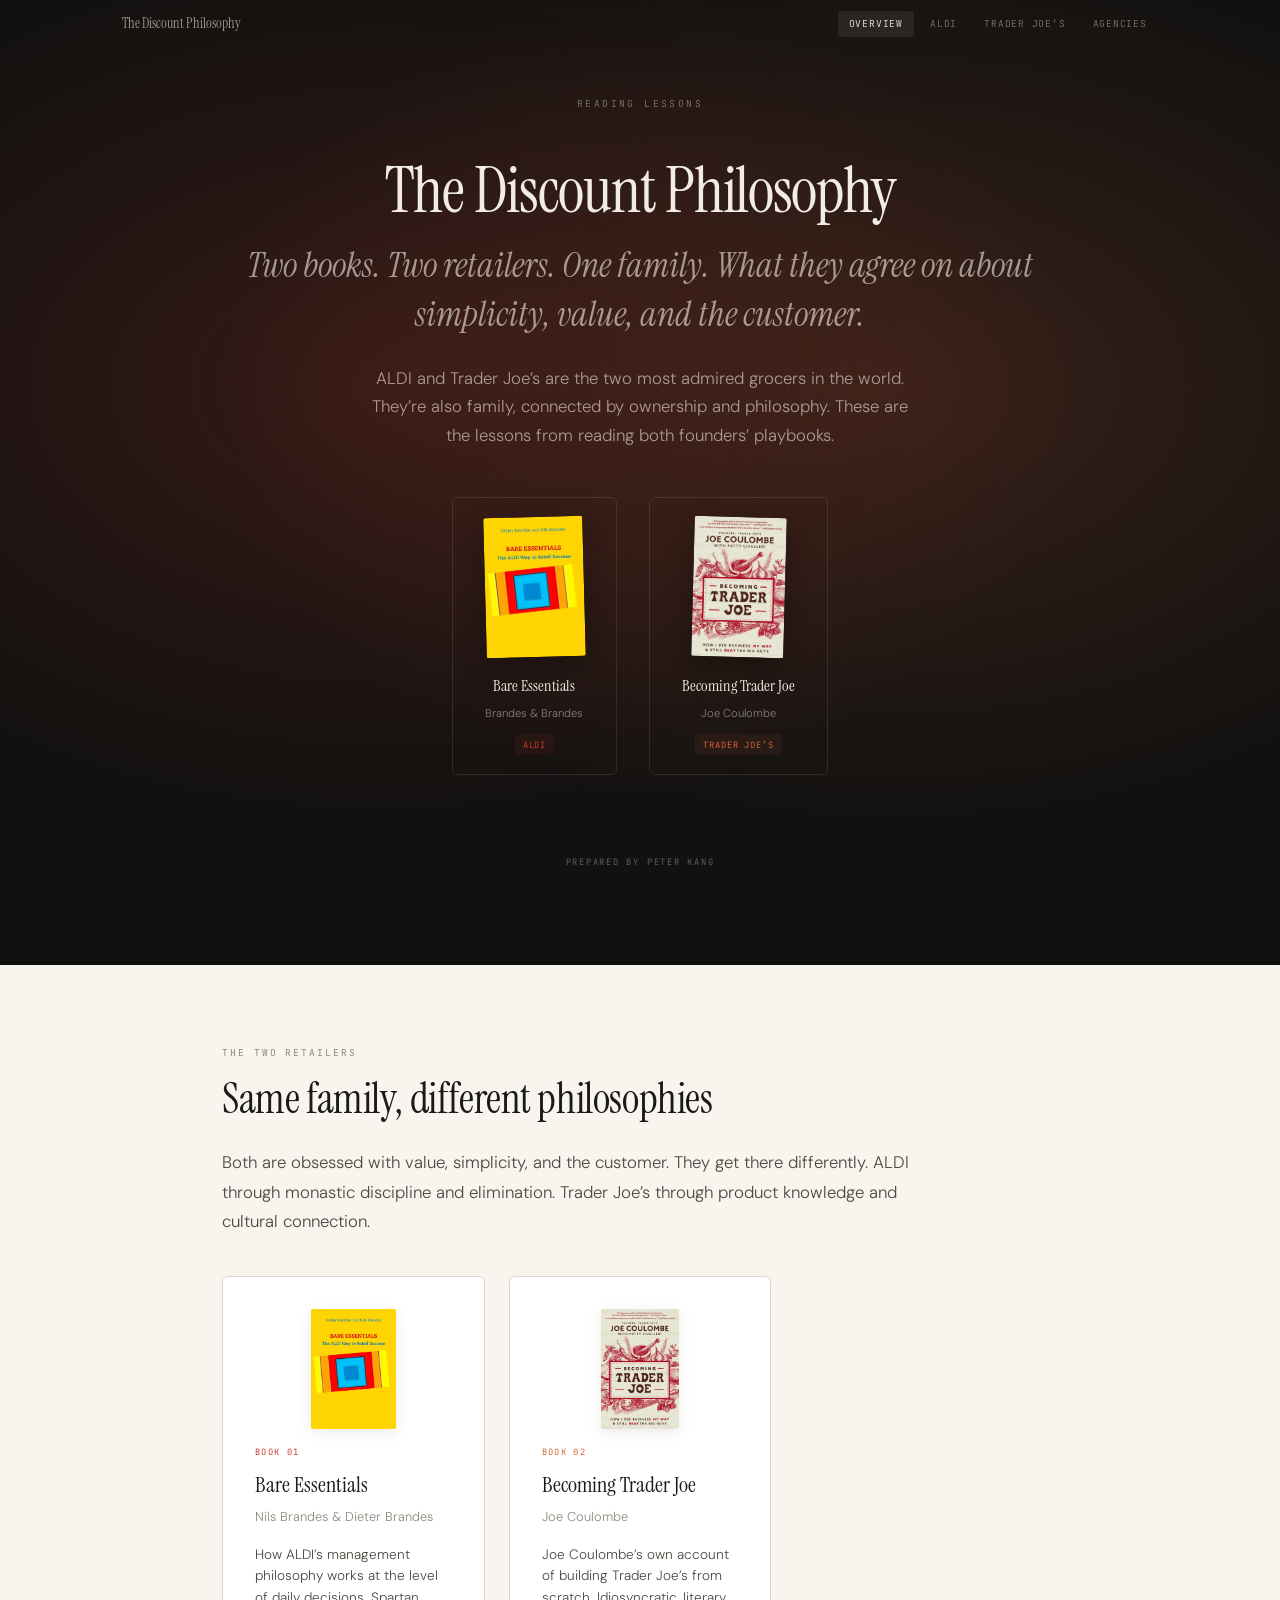
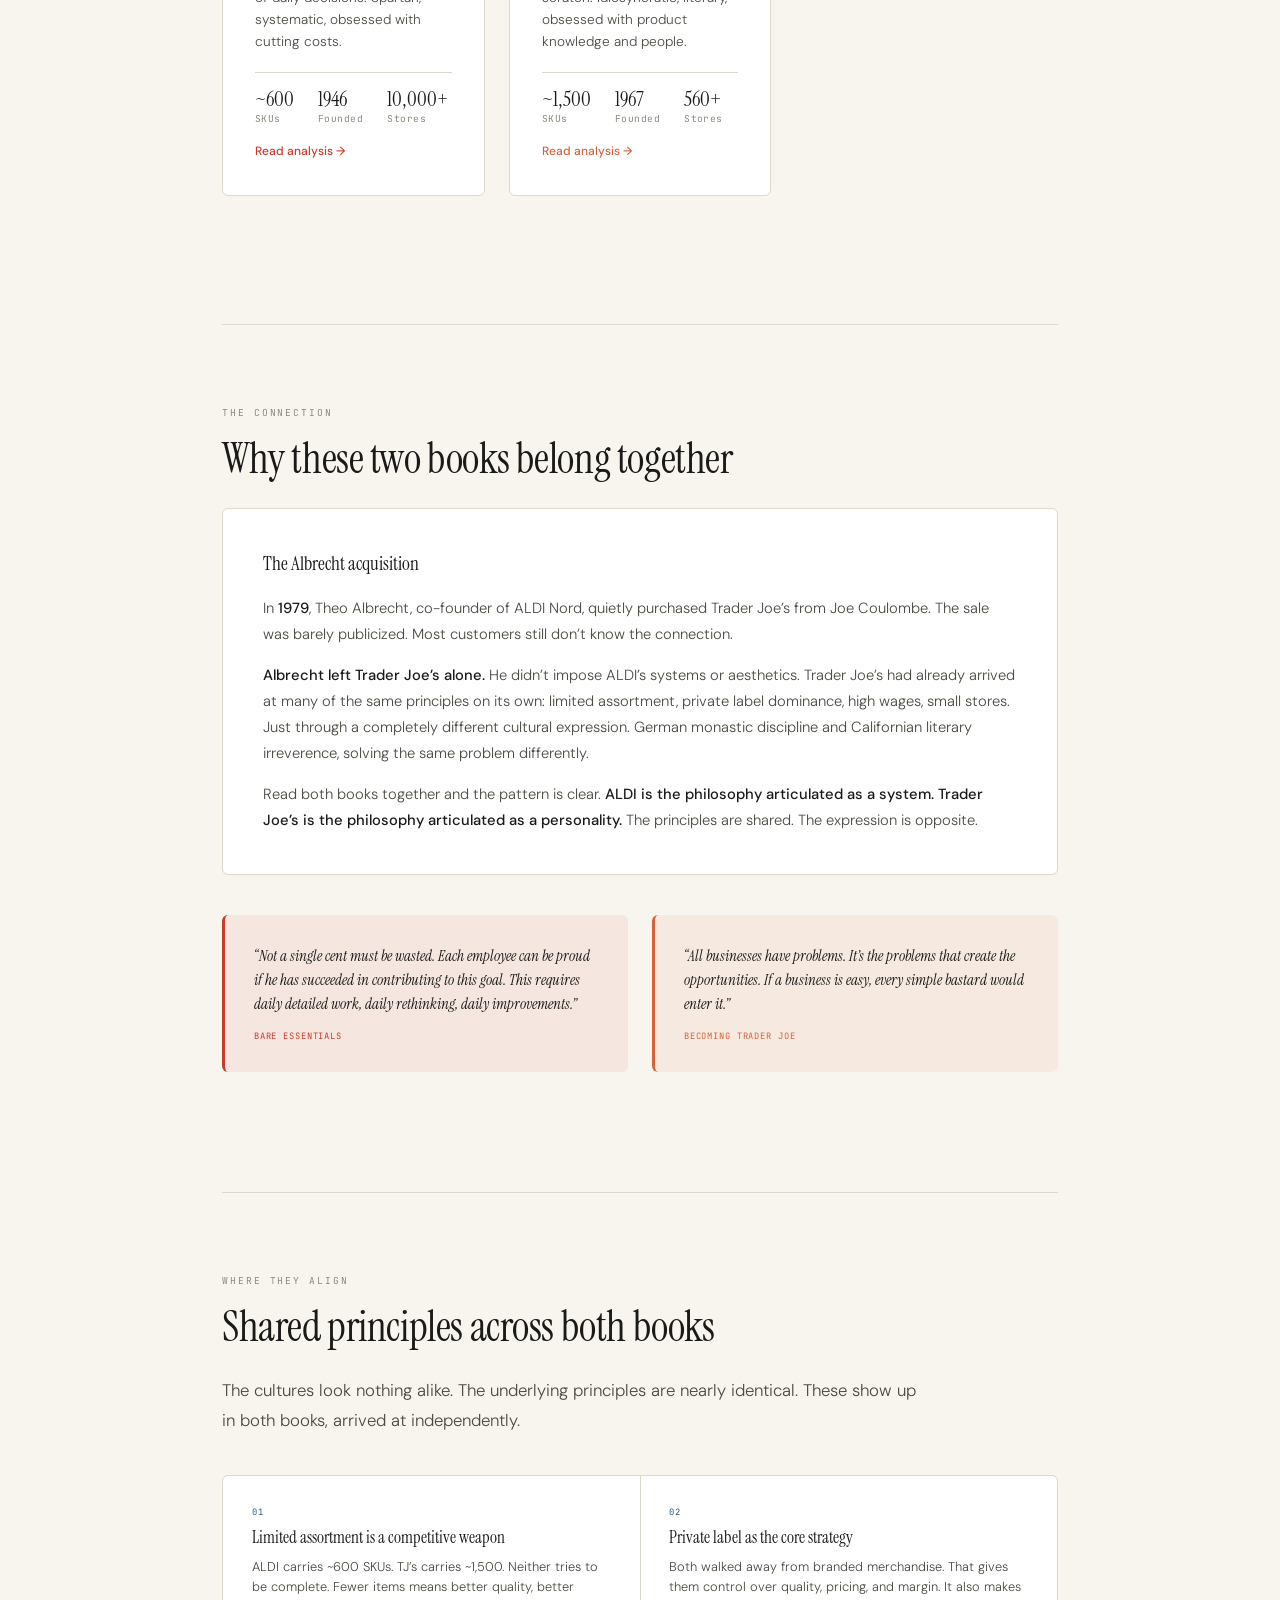
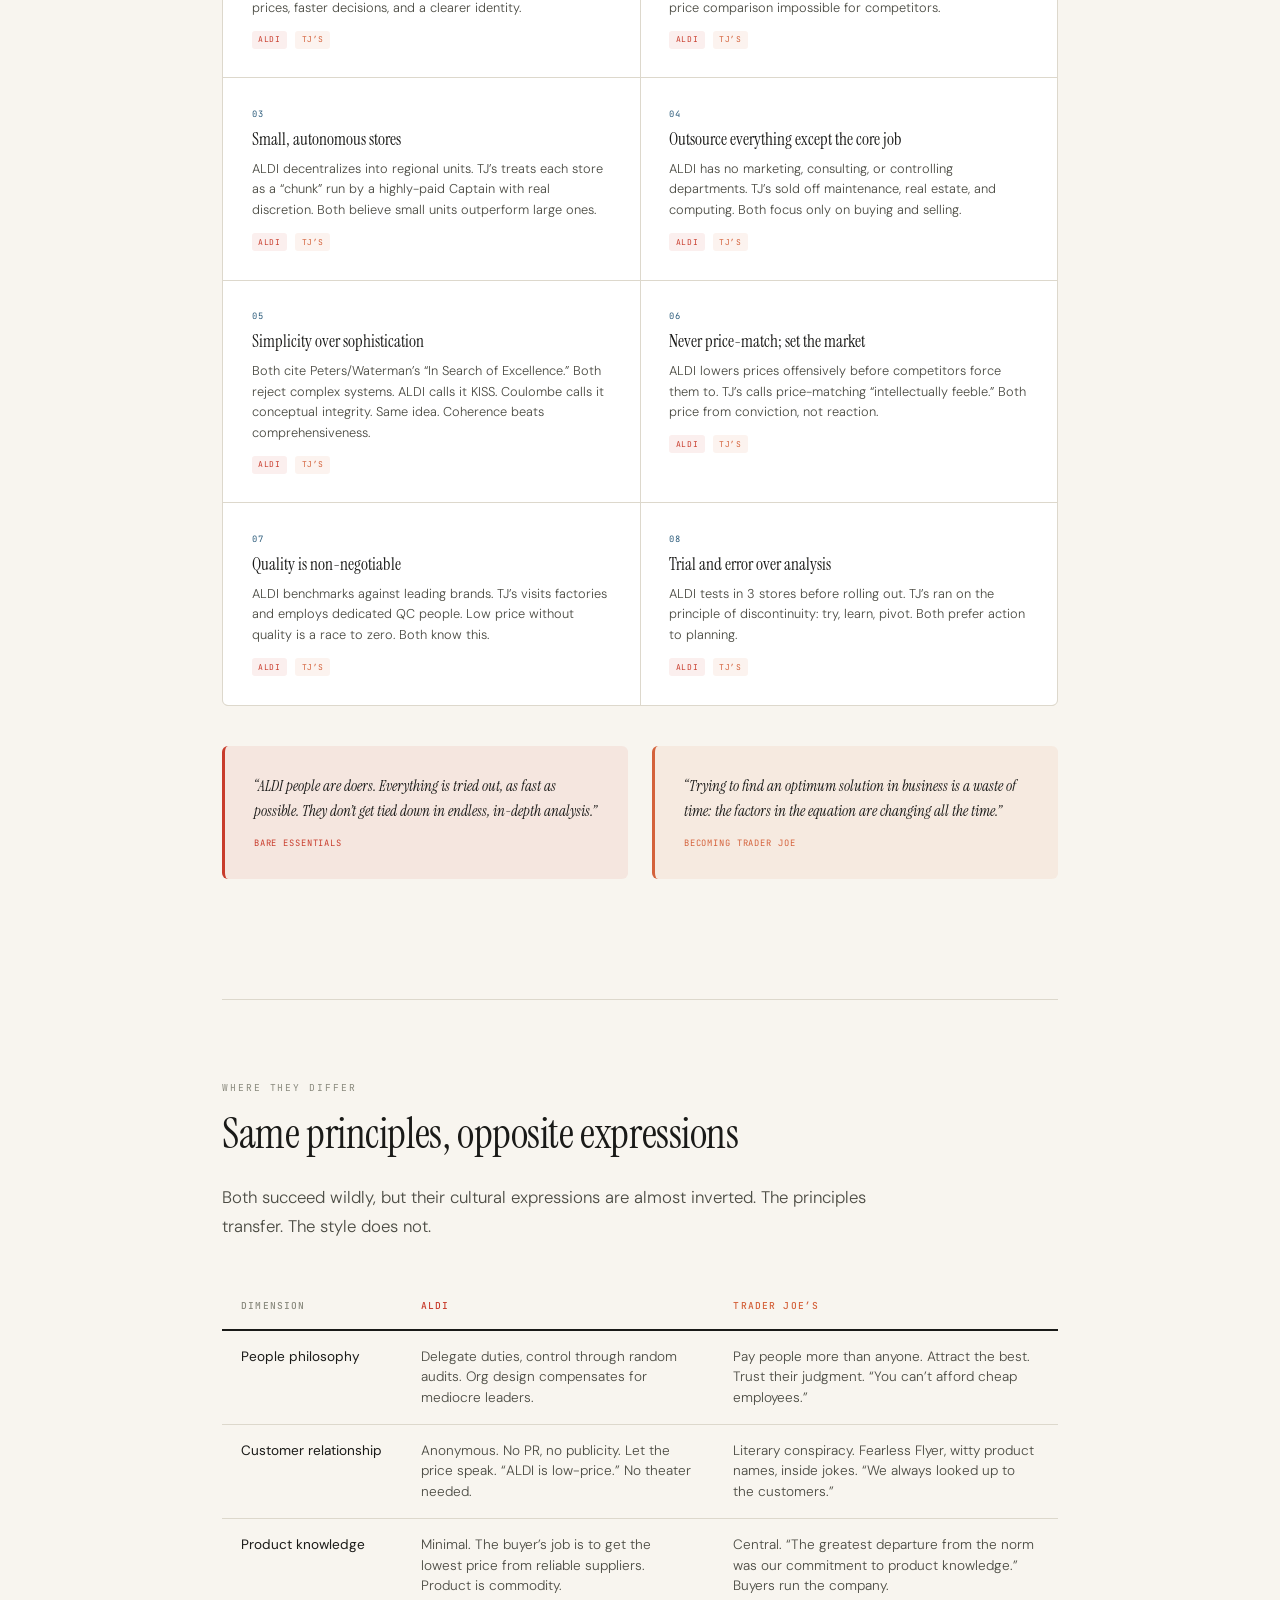
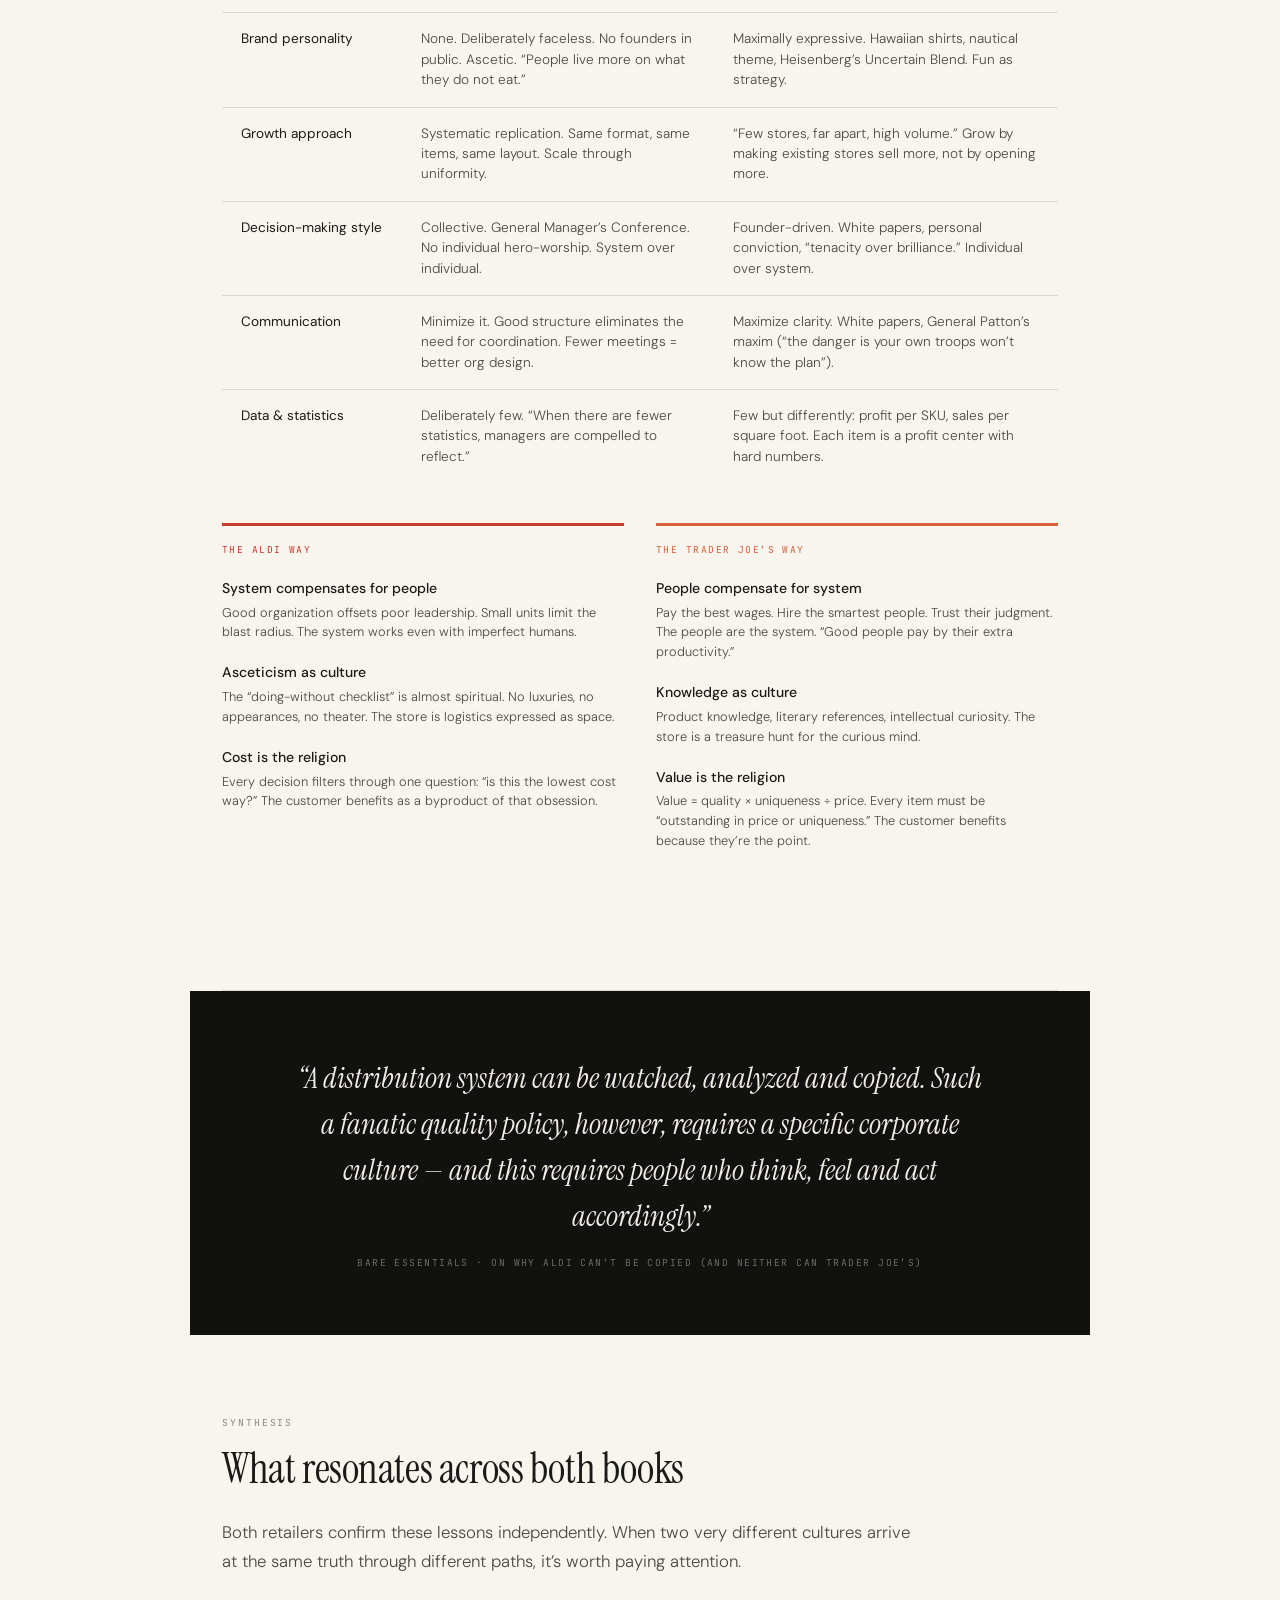
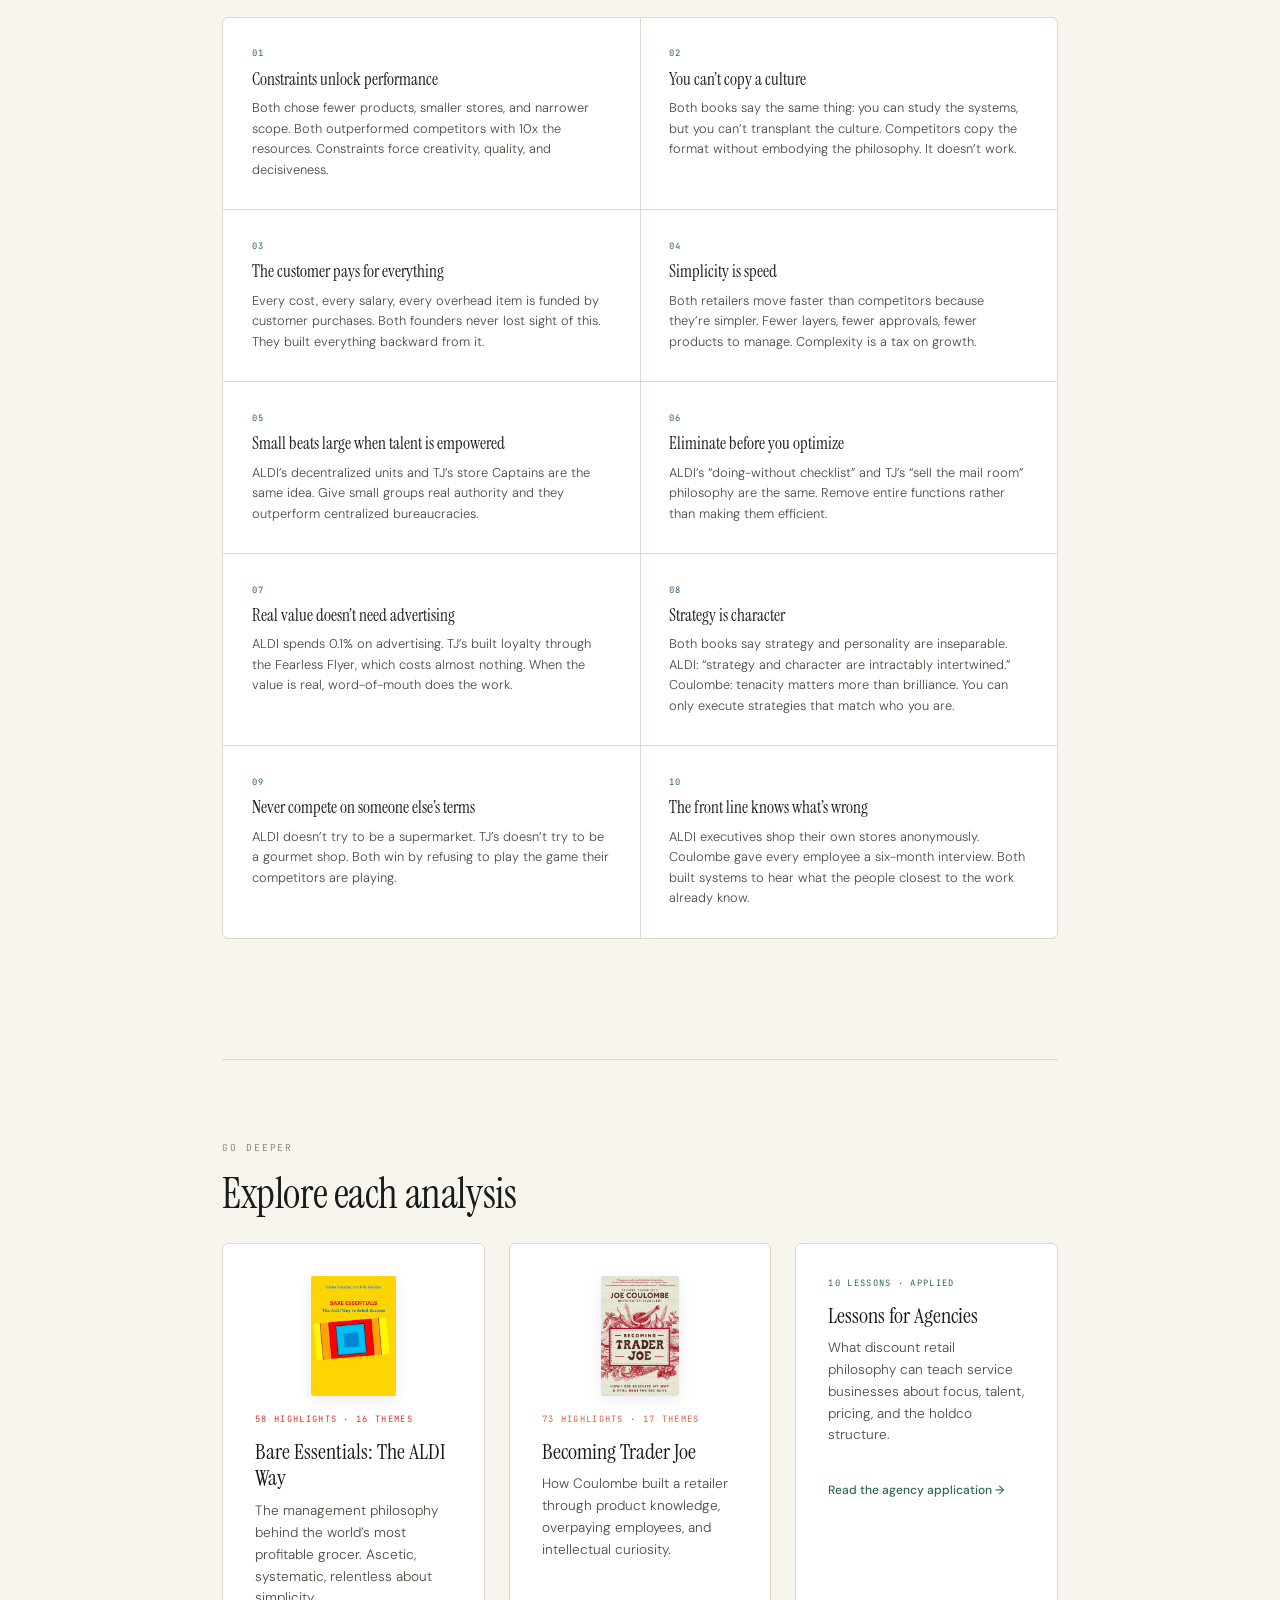
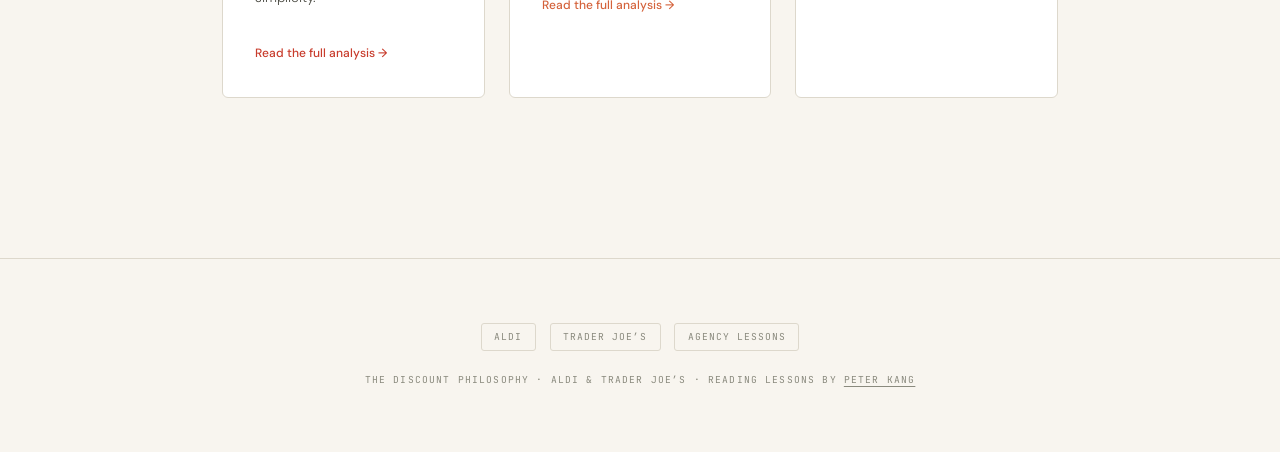
==== discount-retail/index.html @ 94e94de0 "Initial commit: Reading Lessons microsite The Discount Philosophy — ALDI & Trader Joe's book analysi" ====
<!DOCTYPE html>
<html lang="en">
<head>
<meta charset="UTF-8">
<meta name="viewport" content="width=device-width, initial-scale=1.0">
<title>The Discount Philosophy — ALDI & Trader Joe's</title>
<link rel="preconnect" href="https://fonts.googleapis.com">
<link rel="preconnect" href="https://fonts.gstatic.com" crossorigin>
<link href="https://fonts.googleapis.com/css2?family=Instrument+Serif:ital@0;1&family=DM+Sans:ital,opsz,wght@0,9..40,300;0,9..40,400;0,9..40,500;0,9..40,600;1,9..40,300;1,9..40,400&family=JetBrains+Mono:wght@400;500&display=swap" rel="stylesheet">
<link rel="stylesheet" href="styles.css">
<style>
  /* Page-specific styles — shared styles in styles.css */

  :root {
    --bg: #F8F5EF;
    --bg-dark: #111110;
    --bg-card: #FFFFFF;
    --bg-card-alt: #F2EDE4;
    --accent: #2A5A7A;
    --aldi-red: #C83C2C;
    --aldi-red-glow: rgba(200,60,44,0.08);
    --tj-orange: #D4623B;
    --tj-orange-glow: rgba(212,98,59,0.08);
    --shared-blue: #2A5A7A;
    --shared-blue-glow: rgba(42,90,122,0.08);
    --agency-green: #2D6A4F;
    --agency-green-glow: rgba(45,106,79,0.08);
  }

  body {
    background: var(--bg);
  }

  /* ── HERO (page-specific) ── */
  .hero::before {
    content: '';
    position: absolute;
    inset: 0;
    background:
      radial-gradient(ellipse at 30% 40%, rgba(200,60,44,0.2) 0%, transparent 55%),
      radial-gradient(ellipse at 70% 40%, rgba(212,98,59,0.2) 0%, transparent 55%);
  }

  .hero h1 {
    line-height: 1.0;
  }

  .hero h1 em {
    font-size: 0.55em;
    line-height: 1.4;
    margin-top: 0.5em;
    opacity: 0.6;
    font-weight: 400;
  }

  .hero-sub {
    max-width: 550px;
  }

  .hero-books {
    display: flex;
    gap: 2rem;
    position: relative;
    z-index: 1;
  }

  .hero-book {
    display: flex;
    flex-direction: column;
    align-items: center;
    gap: 0.4rem;
    text-decoration: none;
    color: inherit;
    padding: 1.2rem 2rem;
    border: 1px solid rgba(255,255,255,0.1);
    border-radius: 6px;
    transition: all 0.3s ease;
  }

  .hero-book:hover {
    border-color: rgba(255,255,255,0.25);
    background: rgba(255,255,255,0.03);
    transform: translateY(-2px);
  }

  .hero-book-cover {
    max-height: 140px;
    box-shadow: 0 6px 24px rgba(0,0,0,0.3);
    margin-bottom: 0.6rem;
  }

  .hero-book.aldi .hero-book-cover { transform: rotate(-1.5deg); }
  .hero-book.tj .hero-book-cover { transform: rotate(1.5deg); }
  .hero-book:hover .hero-book-cover { transform: rotate(0deg) scale(1.04); }

  .hero-book-title {
    font-family: var(--serif);
    font-size: 1rem;
    font-weight: 400;
  }

  .hero-book-author {
    font-size: 0.7rem;
    opacity: 0.5;
    font-weight: 300;
  }

  .hero-book-tag {
    font-family: var(--mono);
    font-size: 0.55rem;
    letter-spacing: 0.1em;
    text-transform: uppercase;
    margin-top: 0.3rem;
    padding: 0.2rem 0.5rem;
    border-radius: 3px;
  }

  .hero-book.aldi .hero-book-tag {
    color: var(--aldi-red);
    background: var(--aldi-red-glow);
  }

  .hero-book.tj .hero-book-tag {
    color: var(--tj-orange);
    background: var(--tj-orange-glow);
  }

  .hero-prepared {
    margin-top: 4rem;
  }


  /* ── CONNECTION STORY ── */
  .timeline-story {
    background: var(--bg-card);
    border: 1px solid var(--rule);
    border-radius: 6px;
    padding: 2.5rem;
    margin-bottom: 2.5rem;
  }

  .timeline-story-title {
    font-family: var(--serif);
    font-size: 1.2rem;
    margin-bottom: 1rem;
  }

  .timeline-story p {
    font-size: 0.92rem;
    color: var(--ink-light);
    line-height: 1.75;
    font-weight: 300;
    margin-bottom: 1rem;
  }

  .timeline-story p:last-child { margin-bottom: 0; }

  .timeline-story strong {
    font-weight: 500;
    color: var(--ink);
  }

  /* ── RETAILER CARDS ── */
  .retailer-cards {
    display: grid;
    grid-template-columns: 1fr 1fr;
    gap: 1.5rem;
    margin-bottom: 3rem;
  }

  .retailer-card {
    background: var(--bg-card);
    border: 1px solid var(--rule);
    border-radius: 6px;
    padding: 2rem;
    transition: all 0.3s ease;
    text-decoration: none;
    color: inherit;
    display: block;
  }

  .retailer-card:hover {
    transform: translateY(-3px);
    box-shadow: 0 8px 30px rgba(0,0,0,0.06);
  }

  .retailer-card-cover {
    max-height: 120px;
    box-shadow: 0 4px 16px rgba(0,0,0,0.08);
    border-radius: 2px;
    margin-bottom: 1rem;
    display: block;
    margin-left: auto;
    margin-right: auto;
  }

  .retailer-card-eyebrow {
    font-family: var(--mono);
    font-size: 0.55rem;
    letter-spacing: 0.15em;
    text-transform: uppercase;
    margin-bottom: 0.8rem;
  }

  .retailer-card.aldi .retailer-card-eyebrow { color: var(--aldi-red); }
  .retailer-card.tj .retailer-card-eyebrow { color: var(--tj-orange); }
  .retailer-card.agency .retailer-card-eyebrow { color: var(--agency-green); }

  .retailer-card-title {
    font-family: var(--serif);
    font-size: 1.4rem;
    margin-bottom: 0.5rem;
    line-height: 1.2;
  }

  .retailer-card-author {
    font-size: 0.8rem;
    color: var(--ink-faint);
    margin-bottom: 1rem;
    font-weight: 300;
  }

  .retailer-card-desc {
    font-size: 0.85rem;
    color: var(--ink-light);
    line-height: 1.6;
    font-weight: 300;
    margin-bottom: 1.2rem;
  }

  .retailer-card-stats {
    display: flex;
    gap: 1.5rem;
    padding-top: 1rem;
    border-top: 1px solid var(--rule);
  }

  .retailer-card-stat {
    display: flex;
    flex-direction: column;
    gap: 0.1rem;
  }

  .retailer-card-stat-num {
    font-family: var(--serif);
    font-size: 1.3rem;
    line-height: 1;
  }

  .retailer-card-stat-label {
    font-size: 0.6rem;
    color: var(--ink-faint);
    font-family: var(--mono);
    letter-spacing: 0.05em;
  }

  .retailer-card-cta {
    display: inline-flex;
    align-items: center;
    gap: 0.4rem;
    font-size: 0.75rem;
    font-weight: 500;
    margin-top: 1rem;
    transition: gap 0.2s;
  }

  .retailer-card.aldi .retailer-card-cta { color: var(--aldi-red); }
  .retailer-card.tj .retailer-card-cta { color: var(--tj-orange); }
  .retailer-card.agency .retailer-card-cta { color: var(--agency-green); }
  .retailer-card:hover .retailer-card-cta { gap: 0.7rem; }

  /* ── COMPARISON TABLE ── */
  .comparison-table {
    width: 100%;
    border-collapse: collapse;
    margin-bottom: 2.5rem;
    font-size: 0.85rem;
  }

  .comparison-table th {
    font-family: var(--mono);
    font-size: 0.6rem;
    letter-spacing: 0.12em;
    text-transform: uppercase;
    text-align: left;
    padding: 1rem 1.2rem;
    border-bottom: 2px solid var(--ink);
    font-weight: 500;
    color: var(--ink-faint);
  }

  .comparison-table th:nth-child(2) { color: var(--aldi-red); }
  .comparison-table th:nth-child(3) { color: var(--tj-orange); }

  .comparison-table td {
    padding: 1rem 1.2rem;
    border-bottom: 1px solid var(--rule);
    vertical-align: top;
    line-height: 1.5;
    font-weight: 300;
    color: var(--ink-light);
  }

  .comparison-table td:first-child {
    font-weight: 400;
    color: var(--ink);
    white-space: nowrap;
  }

  .comparison-table tr:last-child td { border-bottom: none; }

  /* ── SHARED PRINCIPLES ── */
  .shared-grid {
    display: grid;
    grid-template-columns: 1fr 1fr;
    gap: 1px;
    background: var(--rule);
    border: 1px solid var(--rule);
    border-radius: 6px;
    overflow: hidden;
    margin-bottom: 2.5rem;
  }

  .shared-card {
    background: var(--bg-card);
    padding: 1.8rem;
    transition: background 0.2s;
  }

  .shared-card:hover { background: var(--bg-card-alt); }

  .shared-card-num {
    font-family: var(--mono);
    font-size: 0.55rem;
    letter-spacing: 0.1em;
    color: var(--shared-blue);
    margin-bottom: 0.5rem;
  }

  .shared-card-title {
    font-family: var(--serif);
    font-size: 1.05rem;
    line-height: 1.3;
    margin-bottom: 0.5rem;
  }

  .shared-card-desc {
    font-size: 0.8rem;
    color: var(--ink-light);
    line-height: 1.6;
    font-weight: 300;
  }

  .shared-card-sources {
    display: flex;
    gap: 0.5rem;
    margin-top: 0.8rem;
  }

  .source-tag {
    font-family: var(--mono);
    font-size: 0.5rem;
    letter-spacing: 0.08em;
    text-transform: uppercase;
    padding: 0.15rem 0.4rem;
    border-radius: 3px;
  }

  .source-tag.aldi { color: var(--aldi-red); background: var(--aldi-red-glow); }
  .source-tag.tj { color: var(--tj-orange); background: var(--tj-orange-glow); }

  /* ── DIVERGENCE ── */
  .divergence-grid {
    display: grid;
    grid-template-columns: 1fr 1fr;
    gap: 2rem;
    margin-bottom: 2.5rem;
  }

  .divergence-col {
    padding-top: 1rem;
    border-top: 3px solid;
  }

  .divergence-col.aldi { border-color: var(--aldi-red); }
  .divergence-col.tj { border-color: var(--tj-orange); }

  .divergence-col-title {
    font-family: var(--mono);
    font-size: 0.6rem;
    letter-spacing: 0.15em;
    text-transform: uppercase;
    margin-bottom: 1.2rem;
  }

  .divergence-col.aldi .divergence-col-title { color: var(--aldi-red); }
  .divergence-col.tj .divergence-col-title { color: var(--tj-orange); }

  .divergence-item {
    margin-bottom: 1.2rem;
  }

  .divergence-item-title {
    font-size: 0.88rem;
    font-weight: 500;
    margin-bottom: 0.2rem;
  }

  .divergence-item-desc {
    font-size: 0.8rem;
    color: var(--ink-light);
    line-height: 1.55;
    font-weight: 300;
  }

  /* ── QUOTE BLOCK ── */
  .dual-quote {
    display: grid;
    grid-template-columns: 1fr 1fr;
    gap: 1.5rem;
    margin-bottom: 2.5rem;
  }

  .dual-quote-card {
    padding: 1.8rem;
    border-radius: 6px;
    position: relative;
  }

  .dual-quote-card.aldi {
    background: var(--aldi-red-glow);
    border-left: 3px solid var(--aldi-red);
  }

  .dual-quote-card.tj {
    background: var(--tj-orange-glow);
    border-left: 3px solid var(--tj-orange);
  }

  .dual-quote-text {
    font-family: var(--serif);
    font-style: italic;
    font-size: 0.92rem;
    line-height: 1.65;
    margin-bottom: 0.8rem;
  }

  .dual-quote-source {
    font-family: var(--mono);
    font-size: 0.55rem;
    letter-spacing: 0.1em;
    text-transform: uppercase;
  }

  .dual-quote-card.aldi .dual-quote-source { color: var(--aldi-red); }
  .dual-quote-card.tj .dual-quote-source { color: var(--tj-orange); }

  /* ── BIG QUOTE ── */
  .big-quote {
    background: var(--bg-dark);
    color: #F2EDE4;
    padding: 4rem 2rem;
    text-align: center;
    margin: 0 -2rem;
    border-radius: 0;
  }

  .big-quote-text {
    font-family: var(--serif);
    font-size: clamp(1.3rem, 2.5vw, 1.8rem);
    font-weight: 400;
    font-style: italic;
    line-height: 1.6;
    max-width: 700px;
    margin: 0 auto 1rem;
  }

  .big-quote-source {
    font-family: var(--mono);
    font-size: 0.6rem;
    letter-spacing: 0.15em;
    text-transform: uppercase;
    opacity: 0.4;
  }

  /* ── FOOTER (override) ── */
  .footer-nav a:hover {
    border-color: var(--shared-blue);
    color: var(--shared-blue);
  }

  /* ── RESPONSIVE ── */
  .retailer-cards:has(:nth-child(3)) {
    grid-template-columns: 1fr 1fr 1fr;
  }

  @media (max-width: 960px) {
    .retailer-cards:has(:nth-child(3)) { grid-template-columns: 1fr; }
  }

  @media (max-width: 768px) {
    .retailer-cards { grid-template-columns: 1fr; }
    .shared-grid { grid-template-columns: 1fr; }
    .divergence-grid { grid-template-columns: 1fr; }
    .dual-quote { grid-template-columns: 1fr; }
    .hero-books { flex-direction: column; gap: 1rem; }
    .comparison-table { font-size: 0.78rem; }
    .comparison-table td:first-child { white-space: normal; }
    .hero-book { padding: 1rem 1.5rem; }
    .timeline-story { padding: 1.8rem 1.5rem; }
    .shared-card { padding: 1.4rem; }
    .dual-quote-card { padding: 1.4rem; }
  }

  /* Table scroll wrapper */
  .table-scroll-wrap {
    overflow-x: auto;
    -webkit-overflow-scrolling: touch;
    margin-bottom: 2.5rem;
  }

  .table-scroll-wrap .comparison-table {
    margin-bottom: 0;
    min-width: 500px;
  }

</style>
</head>
<body>

<nav class="site-nav" id="siteNav">
  <div class="site-nav-inner">
    <a href="index.html" class="site-nav-brand">The Discount Philosophy</a>
    <div class="site-nav-links">
      <a href="index.html" class="active">Overview</a>
      <a href="bare-essentials-aldi.html">ALDI</a>
      <a href="becoming-trader-joe.html">Trader Joe&rsquo;s</a>
      <a href="agency-lessons.html">Agencies</a>
    </div>
  </div>
</nav>

<!-- HERO -->
<section class="hero">
  <div class="hero-eyebrow">Reading Lessons</div>
  <h1>The Discount Philosophy<em>Two books. Two retailers. One family. What they agree on about simplicity, value, and the customer.</em></h1>
  <p class="hero-sub">ALDI and Trader Joe&rsquo;s are the two most admired grocers in the world. They&rsquo;re also family, connected by ownership and philosophy. These are the lessons from reading both founders&rsquo; playbooks.</p>

  <div class="hero-books">
    <a href="bare-essentials-aldi.html" class="hero-book aldi">
      <img src="bare-essentials-aldi-way.jpg" alt="Bare Essentials cover" class="hero-book-cover">
      <div class="hero-book-title">Bare Essentials</div>
      <div class="hero-book-author">Brandes & Brandes</div>
      <div class="hero-book-tag">ALDI</div>
    </a>
    <a href="becoming-trader-joe.html" class="hero-book tj">
      <img src="becoming-trader-joe-cover.jpg" alt="Becoming Trader Joe cover" class="hero-book-cover">
      <div class="hero-book-title">Becoming Trader Joe</div>
      <div class="hero-book-author">Joe Coulombe</div>
      <div class="hero-book-tag">Trader Joe&rsquo;s</div>
    </a>
  </div>

  <div class="hero-prepared"><a href="https://peterkang.com" target="_blank">Prepared by Peter Kang</a></div>
</section>

<!-- CONTENT -->
<div class="content">

  <!-- ═══ THE TWO RETAILERS ═══ -->
  <section class="section" id="retailers">
    <div class="section-eyebrow fade-up">The Two Retailers</div>
    <h2 class="section-title fade-up">Same family, different philosophies</h2>
    <p class="section-lead fade-up">Both are obsessed with value, simplicity, and the customer. They get there differently. ALDI through monastic discipline and elimination. Trader Joe&rsquo;s through product knowledge and cultural connection.</p>

    <div class="retailer-cards fade-up">
      <a href="bare-essentials-aldi.html" class="retailer-card aldi">
        <img src="bare-essentials-aldi-way.jpg" alt="Bare Essentials cover" class="retailer-card-cover">
        <div class="retailer-card-eyebrow">Book 01</div>
        <div class="retailer-card-title">Bare Essentials</div>
        <div class="retailer-card-author">Nils Brandes & Dieter Brandes</div>
        <div class="retailer-card-desc">How ALDI&rsquo;s management philosophy works at the level of daily decisions. Spartan, systematic, obsessed with cutting costs.</div>
        <div class="retailer-card-stats">
          <div class="retailer-card-stat">
            <div class="retailer-card-stat-num">~600</div>
            <div class="retailer-card-stat-label">SKUs</div>
          </div>
          <div class="retailer-card-stat">
            <div class="retailer-card-stat-num">1946</div>
            <div class="retailer-card-stat-label">Founded</div>
          </div>
          <div class="retailer-card-stat">
            <div class="retailer-card-stat-num">10,000+</div>
            <div class="retailer-card-stat-label">Stores</div>
          </div>
        </div>
        <div class="retailer-card-cta">Read analysis &rarr;</div>
      </a>
      <a href="becoming-trader-joe.html" class="retailer-card tj">
        <img src="becoming-trader-joe-cover.jpg" alt="Becoming Trader Joe cover" class="retailer-card-cover">
        <div class="retailer-card-eyebrow">Book 02</div>
        <div class="retailer-card-title">Becoming Trader Joe</div>
        <div class="retailer-card-author">Joe Coulombe</div>
        <div class="retailer-card-desc">Joe Coulombe&rsquo;s own account of building Trader Joe&rsquo;s from scratch. Idiosyncratic, literary, obsessed with product knowledge and people.</div>
        <div class="retailer-card-stats">
          <div class="retailer-card-stat">
            <div class="retailer-card-stat-num">~1,500</div>
            <div class="retailer-card-stat-label">SKUs</div>
          </div>
          <div class="retailer-card-stat">
            <div class="retailer-card-stat-num">1967</div>
            <div class="retailer-card-stat-label">Founded</div>
          </div>
          <div class="retailer-card-stat">
            <div class="retailer-card-stat-num">560+</div>
            <div class="retailer-card-stat-label">Stores</div>
          </div>
        </div>
        <div class="retailer-card-cta">Read analysis &rarr;</div>
      </a>
    </div>
  </section>

  <!-- ═══ THE CONNECTION ═══ -->
  <section class="section" id="connection">
    <div class="section-eyebrow fade-up">The Connection</div>
    <h2 class="section-title fade-up">Why these two books belong together</h2>

    <div class="timeline-story fade-up">
      <div class="timeline-story-title">The Albrecht acquisition</div>
      <p>In <strong>1979</strong>, Theo Albrecht, co-founder of ALDI Nord, quietly purchased Trader Joe&rsquo;s from Joe Coulombe. The sale was barely publicized. Most customers still don&rsquo;t know the connection.</p>
      <p><strong>Albrecht left Trader Joe&rsquo;s alone.</strong> He didn&rsquo;t impose ALDI&rsquo;s systems or aesthetics. Trader Joe&rsquo;s had already arrived at many of the same principles on its own: limited assortment, private label dominance, high wages, small stores. Just through a completely different cultural expression. German monastic discipline and Californian literary irreverence, solving the same problem differently.</p>
      <p>Read both books together and the pattern is clear. <strong>ALDI is the philosophy articulated as a system. Trader Joe&rsquo;s is the philosophy articulated as a personality.</strong> The principles are shared. The expression is opposite.</p>
    </div>

    <div class="dual-quote fade-up">
      <div class="dual-quote-card aldi">
        <div class="dual-quote-text">&ldquo;Not a single cent must be wasted. Each employee can be proud if he has succeeded in contributing to this goal. This requires daily detailed work, daily rethinking, daily improvements.&rdquo;</div>
        <div class="dual-quote-source">Bare Essentials</div>
      </div>
      <div class="dual-quote-card tj">
        <div class="dual-quote-text">&ldquo;All businesses have problems. It&rsquo;s the problems that create the opportunities. If a business is easy, every simple bastard would enter it.&rdquo;</div>
        <div class="dual-quote-source">Becoming Trader Joe</div>
      </div>
    </div>
  </section>

  <!-- ═══ WHERE THEY ALIGN ═══ -->
  <section class="section" id="alignment">
    <div class="section-eyebrow fade-up">Where They Align</div>
    <h2 class="section-title fade-up">Shared principles across both books</h2>
    <p class="section-lead fade-up">The cultures look nothing alike. The underlying principles are nearly identical. These show up in both books, arrived at independently.</p>

    <div class="shared-grid fade-up">
      <div class="shared-card">
        <div class="shared-card-num">01</div>
        <div class="shared-card-title">Limited assortment is a competitive weapon</div>
        <div class="shared-card-desc">ALDI carries ~600 SKUs. TJ&rsquo;s carries ~1,500. Neither tries to be complete. Fewer items means better quality, better prices, faster decisions, and a clearer identity.</div>
        <div class="shared-card-sources"><span class="source-tag aldi">ALDI</span><span class="source-tag tj">TJ&rsquo;s</span></div>
      </div>
      <div class="shared-card">
        <div class="shared-card-num">02</div>
        <div class="shared-card-title">Private label as the core strategy</div>
        <div class="shared-card-desc">Both walked away from branded merchandise. That gives them control over quality, pricing, and margin. It also makes price comparison impossible for competitors.</div>
        <div class="shared-card-sources"><span class="source-tag aldi">ALDI</span><span class="source-tag tj">TJ&rsquo;s</span></div>
      </div>
      <div class="shared-card">
        <div class="shared-card-num">03</div>
        <div class="shared-card-title">Small, autonomous stores</div>
        <div class="shared-card-desc">ALDI decentralizes into regional units. TJ&rsquo;s treats each store as a &ldquo;chunk&rdquo; run by a highly-paid Captain with real discretion. Both believe small units outperform large ones.</div>
        <div class="shared-card-sources"><span class="source-tag aldi">ALDI</span><span class="source-tag tj">TJ&rsquo;s</span></div>
      </div>
      <div class="shared-card">
        <div class="shared-card-num">04</div>
        <div class="shared-card-title">Outsource everything except the core job</div>
        <div class="shared-card-desc">ALDI has no marketing, consulting, or controlling departments. TJ&rsquo;s sold off maintenance, real estate, and computing. Both focus only on buying and selling.</div>
        <div class="shared-card-sources"><span class="source-tag aldi">ALDI</span><span class="source-tag tj">TJ&rsquo;s</span></div>
      </div>
      <div class="shared-card">
        <div class="shared-card-num">05</div>
        <div class="shared-card-title">Simplicity over sophistication</div>
        <div class="shared-card-desc">Both cite Peters/Waterman&rsquo;s &ldquo;In Search of Excellence.&rdquo; Both reject complex systems. ALDI calls it KISS. Coulombe calls it conceptual integrity. Same idea. Coherence beats comprehensiveness.</div>
        <div class="shared-card-sources"><span class="source-tag aldi">ALDI</span><span class="source-tag tj">TJ&rsquo;s</span></div>
      </div>
      <div class="shared-card">
        <div class="shared-card-num">06</div>
        <div class="shared-card-title">Never price-match; set the market</div>
        <div class="shared-card-desc">ALDI lowers prices offensively before competitors force them to. TJ&rsquo;s calls price-matching &ldquo;intellectually feeble.&rdquo; Both price from conviction, not reaction.</div>
        <div class="shared-card-sources"><span class="source-tag aldi">ALDI</span><span class="source-tag tj">TJ&rsquo;s</span></div>
      </div>
      <div class="shared-card">
        <div class="shared-card-num">07</div>
        <div class="shared-card-title">Quality is non-negotiable</div>
        <div class="shared-card-desc">ALDI benchmarks against leading brands. TJ&rsquo;s visits factories and employs dedicated QC people. Low price without quality is a race to zero. Both know this.</div>
        <div class="shared-card-sources"><span class="source-tag aldi">ALDI</span><span class="source-tag tj">TJ&rsquo;s</span></div>
      </div>
      <div class="shared-card">
        <div class="shared-card-num">08</div>
        <div class="shared-card-title">Trial and error over analysis</div>
        <div class="shared-card-desc">ALDI tests in 3 stores before rolling out. TJ&rsquo;s ran on the principle of discontinuity: try, learn, pivot. Both prefer action to planning.</div>
        <div class="shared-card-sources"><span class="source-tag aldi">ALDI</span><span class="source-tag tj">TJ&rsquo;s</span></div>
      </div>
    </div>

    <div class="dual-quote fade-up">
      <div class="dual-quote-card aldi">
        <div class="dual-quote-text">&ldquo;ALDI people are doers. Everything is tried out, as fast as possible. They don&rsquo;t get tied down in endless, in-depth analysis.&rdquo;</div>
        <div class="dual-quote-source">Bare Essentials</div>
      </div>
      <div class="dual-quote-card tj">
        <div class="dual-quote-text">&ldquo;Trying to find an optimum solution in business is a waste of time: the factors in the equation are changing all the time.&rdquo;</div>
        <div class="dual-quote-source">Becoming Trader Joe</div>
      </div>
    </div>
  </section>

  <!-- ═══ WHERE THEY DIFFER ═══ -->
  <section class="section" id="differences">
    <div class="section-eyebrow fade-up">Where They Differ</div>
    <h2 class="section-title fade-up">Same principles, opposite expressions</h2>
    <p class="section-lead fade-up">Both succeed wildly, but their cultural expressions are almost inverted. The principles transfer. The style does not.</p>

    <div class="table-scroll-wrap">
    <table class="comparison-table fade-up">
      <thead>
        <tr>
          <th>Dimension</th>
          <th>ALDI</th>
          <th>Trader Joe&rsquo;s</th>
        </tr>
      </thead>
      <tbody>
        <tr>
          <td>People philosophy</td>
          <td>Delegate duties, control through random audits. Org design compensates for mediocre leaders.</td>
          <td>Pay people more than anyone. Attract the best. Trust their judgment. &ldquo;You can&rsquo;t afford cheap employees.&rdquo;</td>
        </tr>
        <tr>
          <td>Customer relationship</td>
          <td>Anonymous. No PR, no publicity. Let the price speak. &ldquo;ALDI is low-price.&rdquo; No theater needed.</td>
          <td>Literary conspiracy. Fearless Flyer, witty product names, inside jokes. &ldquo;We always looked up to the customers.&rdquo;</td>
        </tr>
        <tr>
          <td>Product knowledge</td>
          <td>Minimal. The buyer&rsquo;s job is to get the lowest price from reliable suppliers. Product is commodity.</td>
          <td>Central. &ldquo;The greatest departure from the norm was our commitment to product knowledge.&rdquo; Buyers run the company.</td>
        </tr>
        <tr>
          <td>Brand personality</td>
          <td>None. Deliberately faceless. No founders in public. Ascetic. &ldquo;People live more on what they do not eat.&rdquo;</td>
          <td>Maximally expressive. Hawaiian shirts, nautical theme, Heisenberg&rsquo;s Uncertain Blend. Fun as strategy.</td>
        </tr>
        <tr>
          <td>Growth approach</td>
          <td>Systematic replication. Same format, same items, same layout. Scale through uniformity.</td>
          <td>&ldquo;Few stores, far apart, high volume.&rdquo; Grow by making existing stores sell more, not by opening more.</td>
        </tr>
        <tr>
          <td>Decision-making style</td>
          <td>Collective. General Manager&rsquo;s Conference. No individual hero-worship. System over individual.</td>
          <td>Founder-driven. White papers, personal conviction, &ldquo;tenacity over brilliance.&rdquo; Individual over system.</td>
        </tr>
        <tr>
          <td>Communication</td>
          <td>Minimize it. Good structure eliminates the need for coordination. Fewer meetings = better org design.</td>
          <td>Maximize clarity. White papers, General Patton&rsquo;s maxim (&ldquo;the danger is your own troops won&rsquo;t know the plan&rdquo;).</td>
        </tr>
        <tr>
          <td>Data & statistics</td>
          <td>Deliberately few. &ldquo;When there are fewer statistics, managers are compelled to reflect.&rdquo;</td>
          <td>Few but differently: profit per SKU, sales per square foot. Each item is a profit center with hard numbers.</td>
        </tr>
      </tbody>
    </table>
    </div>

    <div class="divergence-grid fade-up">
      <div class="divergence-col aldi">
        <div class="divergence-col-title">The ALDI Way</div>
        <div class="divergence-item">
          <div class="divergence-item-title">System compensates for people</div>
          <div class="divergence-item-desc">Good organization offsets poor leadership. Small units limit the blast radius. The system works even with imperfect humans.</div>
        </div>
        <div class="divergence-item">
          <div class="divergence-item-title">Asceticism as culture</div>
          <div class="divergence-item-desc">The &ldquo;doing-without checklist&rdquo; is almost spiritual. No luxuries, no appearances, no theater. The store is logistics expressed as space.</div>
        </div>
        <div class="divergence-item">
          <div class="divergence-item-title">Cost is the religion</div>
          <div class="divergence-item-desc">Every decision filters through one question: &ldquo;is this the lowest cost way?&rdquo; The customer benefits as a byproduct of that obsession.</div>
        </div>
      </div>
      <div class="divergence-col tj">
        <div class="divergence-col-title">The Trader Joe&rsquo;s Way</div>
        <div class="divergence-item">
          <div class="divergence-item-title">People compensate for system</div>
          <div class="divergence-item-desc">Pay the best wages. Hire the smartest people. Trust their judgment. The people are the system. &ldquo;Good people pay by their extra productivity.&rdquo;</div>
        </div>
        <div class="divergence-item">
          <div class="divergence-item-title">Knowledge as culture</div>
          <div class="divergence-item-desc">Product knowledge, literary references, intellectual curiosity. The store is a treasure hunt for the curious mind.</div>
        </div>
        <div class="divergence-item">
          <div class="divergence-item-title">Value is the religion</div>
          <div class="divergence-item-desc">Value = quality &times; uniqueness &divide; price. Every item must be &ldquo;outstanding in price or uniqueness.&rdquo; The customer benefits because they&rsquo;re the point.</div>
        </div>
      </div>
    </div>
  </section>

  <!-- BIG QUOTE -->
  <div class="big-quote fade-up">
    <div class="big-quote-text">&ldquo;A distribution system can be watched, analyzed and copied. Such a fanatic quality policy, however, requires a specific corporate culture &mdash; and this requires people who think, feel and act accordingly.&rdquo;</div>
    <div class="big-quote-source">Bare Essentials &middot; on why ALDI can&rsquo;t be copied (and neither can Trader Joe&rsquo;s)</div>
  </div>

  <!-- ═══ META TAKEAWAYS ═══ -->
  <section class="section" id="takeaways">
    <div class="section-eyebrow fade-up">Synthesis</div>
    <h2 class="section-title fade-up">What resonates across both books</h2>
    <p class="section-lead fade-up">Both retailers confirm these lessons independently. When two very different cultures arrive at the same truth through different paths, it&rsquo;s worth paying attention.</p>

    <div class="shared-grid fade-up">
      <div class="shared-card">
        <div class="shared-card-num">01</div>
        <div class="shared-card-title">Constraints unlock performance</div>
        <div class="shared-card-desc">Both chose fewer products, smaller stores, and narrower scope. Both outperformed competitors with 10x the resources. Constraints force creativity, quality, and decisiveness.</div>
      </div>
      <div class="shared-card">
        <div class="shared-card-num">02</div>
        <div class="shared-card-title">You can&rsquo;t copy a culture</div>
        <div class="shared-card-desc">Both books say the same thing: you can study the systems, but you can&rsquo;t transplant the culture. Competitors copy the format without embodying the philosophy. It doesn&rsquo;t work.</div>
      </div>
      <div class="shared-card">
        <div class="shared-card-num">03</div>
        <div class="shared-card-title">The customer pays for everything</div>
        <div class="shared-card-desc">Every cost, every salary, every overhead item is funded by customer purchases. Both founders never lost sight of this. They built everything backward from it.</div>
      </div>
      <div class="shared-card">
        <div class="shared-card-num">04</div>
        <div class="shared-card-title">Simplicity is speed</div>
        <div class="shared-card-desc">Both retailers move faster than competitors because they&rsquo;re simpler. Fewer layers, fewer approvals, fewer products to manage. Complexity is a tax on growth.</div>
      </div>
      <div class="shared-card">
        <div class="shared-card-num">05</div>
        <div class="shared-card-title">Small beats large when talent is empowered</div>
        <div class="shared-card-desc">ALDI&rsquo;s decentralized units and TJ&rsquo;s store Captains are the same idea. Give small groups real authority and they outperform centralized bureaucracies.</div>
      </div>
      <div class="shared-card">
        <div class="shared-card-num">06</div>
        <div class="shared-card-title">Eliminate before you optimize</div>
        <div class="shared-card-desc">ALDI&rsquo;s &ldquo;doing-without checklist&rdquo; and TJ&rsquo;s &ldquo;sell the mail room&rdquo; philosophy are the same. Remove entire functions rather than making them efficient.</div>
      </div>
      <div class="shared-card">
        <div class="shared-card-num">07</div>
        <div class="shared-card-title">Real value doesn&rsquo;t need advertising</div>
        <div class="shared-card-desc">ALDI spends 0.1% on advertising. TJ&rsquo;s built loyalty through the Fearless Flyer, which costs almost nothing. When the value is real, word-of-mouth does the work.</div>
      </div>
      <div class="shared-card">
        <div class="shared-card-num">08</div>
        <div class="shared-card-title">Strategy is character</div>
        <div class="shared-card-desc">Both books say strategy and personality are inseparable. ALDI: &ldquo;strategy and character are intractably intertwined.&rdquo; Coulombe: tenacity matters more than brilliance. You can only execute strategies that match who you are.</div>
      </div>
      <div class="shared-card">
        <div class="shared-card-num">09</div>
        <div class="shared-card-title">Never compete on someone else&rsquo;s terms</div>
        <div class="shared-card-desc">ALDI doesn&rsquo;t try to be a supermarket. TJ&rsquo;s doesn&rsquo;t try to be a gourmet shop. Both win by refusing to play the game their competitors are playing.</div>
      </div>
      <div class="shared-card">
        <div class="shared-card-num">10</div>
        <div class="shared-card-title">The front line knows what&rsquo;s wrong</div>
        <div class="shared-card-desc">ALDI executives shop their own stores anonymously. Coulombe gave every employee a six-month interview. Both built systems to hear what the people closest to the work already know.</div>
      </div>
    </div>
  </section>

  <!-- ═══ EXPLORE ═══ -->
  <section class="section" id="explore">
    <div class="section-eyebrow fade-up">Go Deeper</div>
    <h2 class="section-title fade-up">Explore each analysis</h2>

    <div class="retailer-cards fade-up">
      <a href="bare-essentials-aldi.html" class="retailer-card aldi">
        <img src="bare-essentials-aldi-way.jpg" alt="Bare Essentials cover" class="retailer-card-cover">
        <div class="retailer-card-eyebrow">58 Highlights &middot; 16 Themes</div>
        <div class="retailer-card-title">Bare Essentials: The ALDI Way</div>
        <div class="retailer-card-desc">The management philosophy behind the world&rsquo;s most profitable grocer. Ascetic, systematic, relentless about simplicity.</div>
        <div class="retailer-card-cta">Read the full analysis &rarr;</div>
      </a>
      <a href="becoming-trader-joe.html" class="retailer-card tj">
        <img src="becoming-trader-joe-cover.jpg" alt="Becoming Trader Joe cover" class="retailer-card-cover">
        <div class="retailer-card-eyebrow">73 Highlights &middot; 17 Themes</div>
        <div class="retailer-card-title">Becoming Trader Joe</div>
        <div class="retailer-card-desc">How Coulombe built a retailer through product knowledge, overpaying employees, and intellectual curiosity.</div>
        <div class="retailer-card-cta">Read the full analysis &rarr;</div>
      </a>
      <a href="agency-lessons.html" class="retailer-card agency">
        <div class="retailer-card-eyebrow">10 Lessons &middot; Applied</div>
        <div class="retailer-card-title">Lessons for Agencies</div>
        <div class="retailer-card-desc">What discount retail philosophy can teach service businesses about focus, talent, pricing, and the holdco structure.</div>
        <div class="retailer-card-cta">Read the agency application &rarr;</div>
      </a>
    </div>
  </section>

</div>

<footer class="page-footer">
  <div class="footer-nav">
    <a href="bare-essentials-aldi.html">ALDI</a>
    <a href="becoming-trader-joe.html">Trader Joe&rsquo;s</a>
    <a href="agency-lessons.html">Agency Lessons</a>
  </div>
  <div class="footer-text">The Discount Philosophy &middot; ALDI &amp; Trader Joe&rsquo;s &middot; Reading Lessons by <a href="https://peterkang.com" target="_blank">Peter Kang</a></div>
</footer>

<script>
const observer = new IntersectionObserver((entries) => {
  entries.forEach(entry => {
    if (entry.isIntersecting) entry.target.classList.add('visible');
  });
}, { threshold: 0.06, rootMargin: '0px 0px -30px 0px' });

document.querySelectorAll('.fade-up').forEach(el => observer.observe(el));

const siteNav = document.getElementById('siteNav');
window.addEventListener('scroll', () => {
  siteNav.classList.toggle('scrolled', window.scrollY > 100);
}, { passive: true });
</script>
</body>
</html>
---- discount-retail/styles.css ----
/* ══════════════════════════════════════════════════════════════
   SHARED STYLES — The Discount Philosophy
   All pages link to this file. Page-specific overrides live in
   each HTML file's <style> tag (loaded after this stylesheet).
   ══════════════════════════════════════════════════════════════ */

/* ── RESET & BASE ── */
* { margin: 0; padding: 0; box-sizing: border-box; }
img { max-width: 100%; height: auto; }
html { scroll-behavior: smooth; scroll-padding-top: 2rem; font-size: 16px; }

body {
  background: var(--cream);
  color: var(--ink);
  font-family: var(--sans);
  line-height: 1.6;
  -webkit-font-smoothing: antialiased;
  overflow-x: hidden;
}

/* ── VARIABLES ── */
:root {
  --cream: #F8F5EF;
  --paper: #FFFDF7;
  --ink: #1A1A18;
  --ink-light: #4A4A42;
  --ink-faint: #8A8A7E;
  --rule: #DDD8CC;
  --accent: #2A5A7A;
  --accent-glow: rgba(42,90,122,0.08);
  --serif: 'Instrument Serif', Georgia, serif;
  --sans: 'DM Sans', system-ui, sans-serif;
  --mono: 'JetBrains Mono', monospace;
}

/* ── SITE NAV ── */
.site-nav {
  position: fixed;
  top: 0;
  left: 0;
  right: 0;
  z-index: 200;
  background: transparent;
  border-bottom: 1px solid transparent;
  transition: background 0.3s ease, border-color 0.3s ease;
}

.site-nav.scrolled {
  background: rgba(17,17,16,0.92);
  backdrop-filter: blur(16px);
  -webkit-backdrop-filter: blur(16px);
  border-bottom-color: rgba(255,255,255,0.06);
}

.site-nav-inner {
  max-width: 1100px;
  margin: 0 auto;
  display: flex;
  align-items: center;
  justify-content: space-between;
  height: 48px;
  padding: 0 2rem;
}

.site-nav-brand {
  font-family: var(--serif);
  font-size: 0.85rem;
  font-weight: 400;
  color: rgba(242,237,228,0.6);
  text-decoration: none;
  white-space: nowrap;
  transition: color 0.2s;
}

.site-nav-brand:hover {
  color: rgba(242,237,228,0.9);
}

.site-nav-links {
  display: flex;
  gap: 0.3rem;
}

.site-nav-links a {
  font-family: var(--mono);
  font-size: 0.6rem;
  letter-spacing: 0.08em;
  text-transform: uppercase;
  color: rgba(242,237,228,0.4);
  text-decoration: none;
  padding: 0.35rem 0.7rem;
  border-radius: 3px;
  transition: all 0.2s;
  white-space: nowrap;
}

.site-nav-links a:hover {
  color: rgba(242,237,228,0.8);
}

.site-nav-links a.active {
  color: rgba(242,237,228,0.9);
  background: rgba(242,237,228,0.08);
}

/* ── HERO ── */
.hero {
  min-height: 100vh;
  display: flex;
  flex-direction: column;
  justify-content: center;
  align-items: center;
  text-align: center;
  padding: 6rem 2rem;
  position: relative;
  background: #111110;
  color: #F2EDE4;
  overflow: hidden;
}

.hero-eyebrow {
  font-family: var(--mono);
  font-size: 0.6rem;
  letter-spacing: 0.25em;
  text-transform: uppercase;
  opacity: 0.4;
  margin-bottom: 3rem;
  position: relative;
  z-index: 1;
}

.hero-number {
  font-family: var(--mono);
  font-size: 0.7rem;
  letter-spacing: 0.2em;
  text-transform: uppercase;
  opacity: 0.4;
  margin-bottom: 3rem;
  position: relative;
  z-index: 1;
}

.hero h1 {
  font-family: var(--serif);
  font-weight: 400;
  font-size: clamp(2.5rem, 5vw, 4rem);
  line-height: 1.05;
  letter-spacing: -0.02em;
  margin-bottom: 1.5rem;
  position: relative;
  z-index: 1;
  max-width: 900px;
}

.hero h1 em {
  font-style: italic;
  display: block;
  font-size: 0.6em;
  line-height: 1.3;
  margin-top: 0.3em;
  letter-spacing: 0;
}

.hero-sub {
  font-size: 1.05rem;
  font-weight: 300;
  opacity: 0.6;
  max-width: 560px;
  line-height: 1.7;
  margin-bottom: 3rem;
  position: relative;
  z-index: 1;
}

.hero-author {
  font-family: var(--sans);
  font-size: 0.85rem;
  font-weight: 300;
  letter-spacing: 0.15em;
  text-transform: uppercase;
  opacity: 0.5;
  margin-bottom: 4rem;
  position: relative;
  z-index: 1;
}

.hero-cover {
  max-height: 200px;
  max-width: 100%;
  box-shadow: 0 8px 30px rgba(0,0,0,0.3);
  border-radius: 2px;
  margin: 2rem 0;
  position: relative;
  z-index: 1;
  transition: transform 0.3s ease;
}

.hero-cover:hover {
  transform: rotate(0deg) scale(1.03);
}

.hero-books {
  display: flex;
  align-items: center;
  gap: 0;
  position: relative;
  z-index: 1;
  margin-bottom: 1rem;
}

.hero-book-cover {
  max-height: 150px;
  max-width: 100%;
  box-shadow: 0 8px 30px rgba(0,0,0,0.35);
  border-radius: 2px;
  transition: transform 0.3s ease;
}

.hero-prepared {
  position: relative;
  z-index: 1;
  margin-top: 2rem;
  font-family: var(--mono);
  font-size: 0.55rem;
  letter-spacing: 0.2em;
  text-transform: uppercase;
  opacity: 0.35;
}

.hero-prepared a {
  color: inherit;
  text-decoration: none;
}

.hero-prepared a:hover {
  opacity: 0.8;
  text-decoration: underline;
  text-underline-offset: 3px;
}

.hero-back {
  position: absolute;
  top: 2rem;
  left: 2rem;
  font-family: var(--mono);
  font-size: 0.6rem;
  letter-spacing: 0.1em;
  text-transform: uppercase;
  color: #F2EDE4;
  opacity: 0.4;
  text-decoration: none;
  z-index: 2;
  transition: opacity 0.2s;
}

.hero-back:hover { opacity: 0.7; }

.hero-scroll {
  position: absolute;
  bottom: 2.5rem;
  left: 50%;
  transform: translateX(-50%);
  display: flex;
  flex-direction: column;
  align-items: center;
  gap: 0.5rem;
  opacity: 0.3;
  animation: pulse 2s ease-in-out infinite;
}

.hero-scroll span {
  font-size: 0.6rem;
  letter-spacing: 0.2em;
  text-transform: uppercase;
  font-family: var(--mono);
}

.hero-scroll-line {
  width: 1px;
  height: 40px;
  background: linear-gradient(to bottom, #F2EDE4, transparent);
}

@keyframes pulse {
  0%, 100% { opacity: 0.3; }
  50% { opacity: 0.6; }
}

.hero-accent-line {
  width: 40px;
  height: 3px;
  background: var(--accent);
  border-radius: 2px;
  margin: 1.5rem 0;
  position: relative;
  z-index: 1;
}

/* ── SECTIONS ── */
.section {
  padding: 5rem 0;
  border-bottom: 1px solid var(--rule);
}

.section:last-of-type { border-bottom: none; }

.section-eyebrow {
  font-family: var(--mono);
  font-size: 0.6rem;
  letter-spacing: 0.2em;
  text-transform: uppercase;
  color: var(--ink-faint);
  margin-bottom: 1rem;
}

.section-title {
  font-family: var(--serif);
  font-weight: 400;
  font-size: clamp(1.8rem, 3.5vw, 2.6rem);
  line-height: 1.15;
  letter-spacing: -0.01em;
  margin-bottom: 1.5rem;
}

.section-lead {
  font-size: 1.05rem;
  font-weight: 300;
  color: var(--ink-light);
  line-height: 1.75;
  margin-bottom: 2.5rem;
  max-width: 700px;
}

.section-prose {
  font-size: 0.95rem;
  font-weight: 300;
  color: var(--ink-light);
  line-height: 1.8;
  max-width: 680px;
}

.section-prose p {
  margin-bottom: 1.2rem;
}

.section-prose p:last-child {
  margin-bottom: 0;
}

/* ── CONTENT WRAPPER ── */
.content {
  max-width: 900px;
  margin: 0 auto;
  padding: 0 2rem;
}

/* ── SIDEBAR (ALDI + TJ pages) ── */
.page-body {
  display: grid;
  grid-template-columns: 260px 1fr;
  max-width: 1400px;
  margin: 0 auto;
}

.sidebar {
  position: sticky;
  top: 0;
  height: 100vh;
  overflow-y: auto;
  padding: 2rem 0 2rem 2rem;
  border-right: 1px solid var(--rule);
  background: var(--cream);
  scrollbar-width: thin;
  scrollbar-color: var(--rule) transparent;
}

.sidebar::-webkit-scrollbar { width: 4px; }
.sidebar::-webkit-scrollbar-track { background: transparent; }
.sidebar::-webkit-scrollbar-thumb { background: var(--rule); border-radius: 2px; }

.sidebar-label {
  font-family: var(--mono);
  font-size: 0.6rem;
  letter-spacing: 0.2em;
  text-transform: uppercase;
  color: var(--ink-faint);
  margin-bottom: 1.2rem;
  padding-right: 1.5rem;
}

.nav-list {
  list-style: none;
  display: flex;
  flex-direction: column;
  gap: 0;
}

.nav-item a {
  display: flex;
  align-items: baseline;
  gap: 0.6rem;
  padding: 0.45rem 1.5rem 0.45rem 0;
  text-decoration: none;
  color: var(--ink-light);
  font-size: 0.78rem;
  font-weight: 400;
  line-height: 1.35;
  transition: all 0.2s ease;
  border-left: 2px solid transparent;
  padding-left: 0.8rem;
  margin-left: -0.8rem;
}

.nav-item a:hover {
  color: var(--ink);
}

.nav-item a.active {
  color: var(--accent);
  font-weight: 500;
  border-left-color: var(--accent);
}

.nav-num {
  font-family: var(--mono);
  font-size: 0.6rem;
  color: var(--ink-faint);
  min-width: 1.4em;
  flex-shrink: 0;
}

.nav-item a.active .nav-num {
  color: var(--accent);
}

.nav-divider {
  height: 1px;
  background: var(--rule);
  margin: 1rem 1.5rem 1rem 0;
}

/* ── MAIN CONTENT (sidebar layout) ── */
.main-content {
  padding: 0 3rem 6rem;
  min-width: 0;
}

/* ── THEME SECTIONS (ALDI + TJ) ── */
.theme-section {
  padding-top: 4rem;
  padding-bottom: 2rem;
  border-bottom: 1px solid var(--rule);
}

.theme-section:last-of-type {
  border-bottom: none;
}

.section-header {
  margin-bottom: 2.5rem;
}

.section-number {
  font-family: var(--mono);
  font-size: 0.65rem;
  letter-spacing: 0.2em;
  text-transform: uppercase;
  color: var(--accent);
  margin-bottom: 0.6rem;
}

.section-subtitle {
  font-size: 0.95rem;
  font-weight: 300;
  color: var(--ink-light);
  line-height: 1.6;
  max-width: 600px;
}

/* ── QUOTE CARDS (ALDI + TJ) ── */
.quotes-container {
  display: flex;
  flex-direction: column;
  gap: 1.2rem;
}

.quote-card {
  background: var(--paper);
  border: 1px solid var(--rule);
  border-radius: 2px;
  padding: 1.8rem 2rem;
  position: relative;
  transition: all 0.3s ease;
}

.quote-card:hover {
  border-color: var(--rule-dark, #B0AA98);
  box-shadow: 0 2px 20px rgba(26,26,24,0.04);
}

.quote-card::before {
  content: '';
  position: absolute;
  left: 0;
  top: 0;
  bottom: 0;
  width: 3px;
  background: var(--rule);
  border-radius: 2px 0 0 2px;
  transition: background 0.3s ease;
}

.quote-card:hover::before {
  background: var(--accent);
}

.quote-text {
  font-family: var(--serif);
  font-size: 1.05rem;
  line-height: 1.7;
  color: var(--ink);
  font-style: italic;
}

.quote-text:not(:only-child) {
  margin-bottom: 0;
}

.quote-card.featured {
  background: var(--ink);
  color: var(--cream);
  border-color: var(--ink);
  padding: 2.5rem 2.5rem;
}

.quote-card.featured::before {
  background: var(--accent);
}

.quote-card.featured .quote-text {
  color: var(--cream);
  font-size: 1.25rem;
  line-height: 1.6;
}

/* ── CHECKLIST (ALDI + TJ) ── */
.checklist-card {
  background: var(--paper);
  border: 1px solid var(--rule);
  border-radius: 2px;
  padding: 2rem 2rem;
}

.checklist-title {
  font-family: var(--mono);
  font-size: 0.65rem;
  letter-spacing: 0.15em;
  text-transform: uppercase;
  color: var(--accent);
  margin-bottom: 1.2rem;
}

.checklist {
  list-style: none;
  display: grid;
  grid-template-columns: 1fr 1fr;
  gap: 0.5rem 2rem;
}

.checklist li {
  font-size: 0.82rem;
  color: var(--ink-light);
  padding-left: 1.2rem;
  position: relative;
  line-height: 1.5;
}

.checklist li::before {
  content: '\2013';
  position: absolute;
  left: 0;
  color: var(--accent);
  font-weight: 600;
}

/* ── TAKEAWAYS (ALDI + TJ) ── */
.takeaways-section {
  padding-top: 4rem;
}

.takeaways-grid {
  display: grid;
  grid-template-columns: repeat(2, 1fr);
  gap: 1px;
  background: var(--rule);
  border: 1px solid var(--rule);
  margin-top: 2.5rem;
}

.takeaway-card {
  background: var(--paper);
  padding: 2rem;
  transition: background 0.2s ease;
}

.takeaway-card:hover {
  background: var(--highlight-bg, #FDF6E3);
}

.takeaway-num {
  font-family: var(--mono);
  font-size: 0.6rem;
  letter-spacing: 0.1em;
  color: var(--accent);
  margin-bottom: 0.6rem;
}

.takeaway-title {
  font-family: var(--serif);
  font-size: 1.1rem;
  line-height: 1.3;
  margin-bottom: 0.5rem;
  color: var(--ink);
}

.takeaway-desc {
  font-size: 0.82rem;
  color: var(--ink-light);
  line-height: 1.55;
  font-weight: 300;
}

/* ── INTRO SECTION (ALDI + TJ) ── */
.intro-section {
  padding: 4rem 0 3rem;
  border-bottom: 1px solid var(--rule);
}

.intro-header {
  margin-bottom: 2.5rem;
}

.intro-lead {
  font-family: var(--serif);
  font-size: 1.2rem;
  line-height: 1.7;
  color: var(--ink);
  max-width: 640px;
  margin-bottom: 2.5rem;
  font-weight: 400;
}

.intro-lead strong {
  color: var(--accent);
  font-weight: 400;
}

.intro-pillars {
  display: grid;
  grid-template-columns: repeat(3, 1fr);
  gap: 1px;
  background: var(--rule);
  border: 1px solid var(--rule);
  border-radius: 3px;
  overflow: hidden;
  margin-bottom: 2.5rem;
}

.intro-pillar {
  background: var(--paper);
  padding: 2rem 1.5rem;
  transition: background 0.2s ease;
}

.intro-pillar:hover {
  background: var(--highlight-bg, #FDF6E3);
}

.intro-pillar-num {
  font-family: var(--mono);
  font-size: 0.55rem;
  letter-spacing: 0.15em;
  text-transform: uppercase;
  color: var(--accent);
  margin-bottom: 0.6rem;
}

.intro-pillar-title {
  font-family: var(--serif);
  font-size: 1.15rem;
  line-height: 1.25;
  margin-bottom: 0.6rem;
  color: var(--ink);
}

.intro-pillar-desc {
  font-size: 0.8rem;
  color: var(--ink-light);
  line-height: 1.55;
  font-weight: 300;
}

.intro-context {
  display: grid;
  grid-template-columns: 1fr 1fr;
  gap: 2rem;
  margin-bottom: 2rem;
}

.intro-context-block {
  padding: 1.5rem 0;
  border-top: 2px solid var(--ink);
}

.intro-context-label {
  font-family: var(--mono);
  font-size: 0.6rem;
  letter-spacing: 0.15em;
  text-transform: uppercase;
  color: var(--ink-faint);
  margin-bottom: 0.5rem;
}

.intro-context-text {
  font-size: 0.88rem;
  color: var(--ink-light);
  line-height: 1.6;
  font-weight: 300;
}

.intro-equation {
  background: var(--ink);
  color: var(--cream);
  border-radius: 3px;
  padding: 2.5rem 2rem;
  text-align: center;
  margin-bottom: 2rem;
}

.intro-equation-text {
  font-family: var(--serif);
  font-size: clamp(1.1rem, 2.5vw, 1.5rem);
  line-height: 1.5;
  font-weight: 400;
}

.intro-equation-text .eq-accent {
  color: var(--accent);
}

.intro-equation-text .eq-dim {
  opacity: 0.4;
}

.intro-oneliner {
  font-family: var(--serif);
  font-size: 1rem;
  font-style: italic;
  color: var(--ink-light);
  text-align: center;
  padding-top: 0.5rem;
}

/* ── BIG QUOTE ── */
.big-quote {
  background: #111110;
  color: #F2EDE4;
  padding: 4rem 2rem;
  text-align: center;
  margin: 0 -2rem;
}

.big-quote-text {
  font-family: var(--serif);
  font-size: clamp(1.3rem, 2.5vw, 1.8rem);
  font-weight: 400;
  font-style: italic;
  line-height: 1.6;
  max-width: 700px;
  margin: 0 auto 1rem;
}

.big-quote-source {
  font-family: var(--mono);
  font-size: 0.6rem;
  letter-spacing: 0.15em;
  text-transform: uppercase;
  opacity: 0.4;
}

/* ── MOBILE NAV TOGGLE (ALDI + TJ) ── */
.mobile-nav-toggle {
  display: none;
  position: fixed;
  bottom: 1.5rem;
  right: 1.5rem;
  z-index: 101;
  width: 48px;
  height: 48px;
  border-radius: 50%;
  background: var(--ink);
  color: var(--cream);
  border: none;
  cursor: pointer;
  align-items: center;
  justify-content: center;
  box-shadow: 0 4px 20px rgba(0,0,0,0.2);
  font-size: 1.2rem;
}

.mobile-overlay {
  display: none;
  position: fixed;
  inset: 0;
  background: rgba(0,0,0,0.3);
  z-index: 99;
}

.mobile-overlay.open {
  display: block;
}

/* ── BACK TO TOP (ALDI + TJ) ── */
.back-to-top {
  position: fixed;
  bottom: 1.5rem;
  right: 1.5rem;
  width: 40px;
  height: 40px;
  background: var(--ink);
  color: var(--cream);
  border: none;
  border-radius: 50%;
  cursor: pointer;
  display: flex;
  align-items: center;
  justify-content: center;
  opacity: 0;
  transform: translateY(10px);
  transition: all 0.3s ease;
  z-index: 50;
  font-size: 1rem;
}

.back-to-top.visible {
  opacity: 1;
  transform: translateY(0);
}

.back-to-top:hover {
  background: var(--accent);
}

/* ── FOOTER ── */
.page-footer {
  text-align: center;
  padding: 4rem 2rem;
  border-top: 1px solid var(--rule);
  margin-top: 2rem;
}

.footer-text {
  font-family: var(--mono);
  font-size: 0.6rem;
  letter-spacing: 0.12em;
  text-transform: uppercase;
  color: var(--ink-faint);
}

.footer-text a {
  color: inherit;
  text-decoration: underline;
  text-underline-offset: 3px;
}

.footer-nav {
  margin-bottom: 1.5rem;
}

.footer-nav a {
  font-family: var(--mono);
  font-size: 0.6rem;
  letter-spacing: 0.1em;
  text-transform: uppercase;
  color: var(--ink-faint);
  text-decoration: none;
  padding: 0.4rem 0.8rem;
  border: 1px solid var(--rule);
  border-radius: 3px;
  margin: 0 0.3rem;
  transition: all 0.2s;
}

.footer-nav a:hover {
  border-color: var(--accent);
  color: var(--accent);
}

/* ── ANIMATIONS ── */
.fade-up {
  opacity: 0;
  transform: translateY(20px);
  transition: opacity 0.6s ease, transform 0.6s ease;
}

.fade-up.visible {
  opacity: 1;
  transform: translateY(0);
}

/* Stagger children */
.quotes-container .quote-card:nth-child(1) { transition-delay: 0ms; }
.quotes-container .quote-card:nth-child(2) { transition-delay: 60ms; }
.quotes-container .quote-card:nth-child(3) { transition-delay: 120ms; }
.quotes-container .quote-card:nth-child(4) { transition-delay: 180ms; }
.quotes-container .quote-card:nth-child(5) { transition-delay: 240ms; }
.quotes-container .quote-card:nth-child(6) { transition-delay: 300ms; }
.quotes-container .quote-card:nth-child(7) { transition-delay: 360ms; }
.quotes-container .quote-card:nth-child(8) { transition-delay: 420ms; }

/* ── RESPONSIVE ── */
@media (max-width: 900px) {
  .page-body {
    grid-template-columns: 1fr;
  }

  .sidebar {
    position: fixed;
    left: -100%;
    top: 0;
    width: 280px;
    z-index: 100;
    border-right: 1px solid var(--rule);
    transition: left 0.3s ease;
    box-shadow: 4px 0 30px rgba(0,0,0,0.1);
  }

  .sidebar.open {
    left: 0;
  }

  .mobile-nav-toggle {
    display: flex;
  }

  .main-content {
    padding: 0 1.5rem 4rem;
  }

  .intro-pillars {
    grid-template-columns: 1fr;
  }

  .intro-context {
    grid-template-columns: 1fr;
  }

  .checklist {
    grid-template-columns: 1fr;
  }

  .takeaways-grid {
    grid-template-columns: 1fr;
  }

  .quote-card {
    padding: 1.4rem 1.2rem;
  }

  .quote-card.featured {
    padding: 1.8rem 1.5rem;
  }

  .back-to-top {
    bottom: 5rem;
  }
}

@media (min-width: 901px) {
  .mobile-nav-toggle,
  .mobile-overlay {
    display: none !important;
  }
}

@media (max-width: 768px) {
  .hero h1 { font-size: clamp(2rem, 8vw, 2.5rem); }
  .hero-book-cover { max-height: 100px; }
  .content { padding: 0 1.5rem; }
  .section { padding: 3rem 0; }
  .big-quote { padding: 3rem 1.5rem; margin: 0 -1.5rem; }
  .footer-nav { display: flex; flex-wrap: wrap; justify-content: center; gap: 0.5rem; }
  .footer-nav a { margin: 0; }
}

@media (max-width: 600px) {
  .site-nav-brand { display: none; }
  .site-nav-inner { justify-content: center; }
  .site-nav-links a {
    font-size: 0.55rem;
    padding: 0.5rem 0.5rem;
    min-height: 44px;
    display: inline-flex;
    align-items: center;
  }
}

@media (max-width: 375px) {
  .site-nav-links { gap: 0.1rem; }
  .site-nav-links a { font-size: 0.5rem; letter-spacing: 0.04em; padding: 0.5rem 0.4rem; }
}
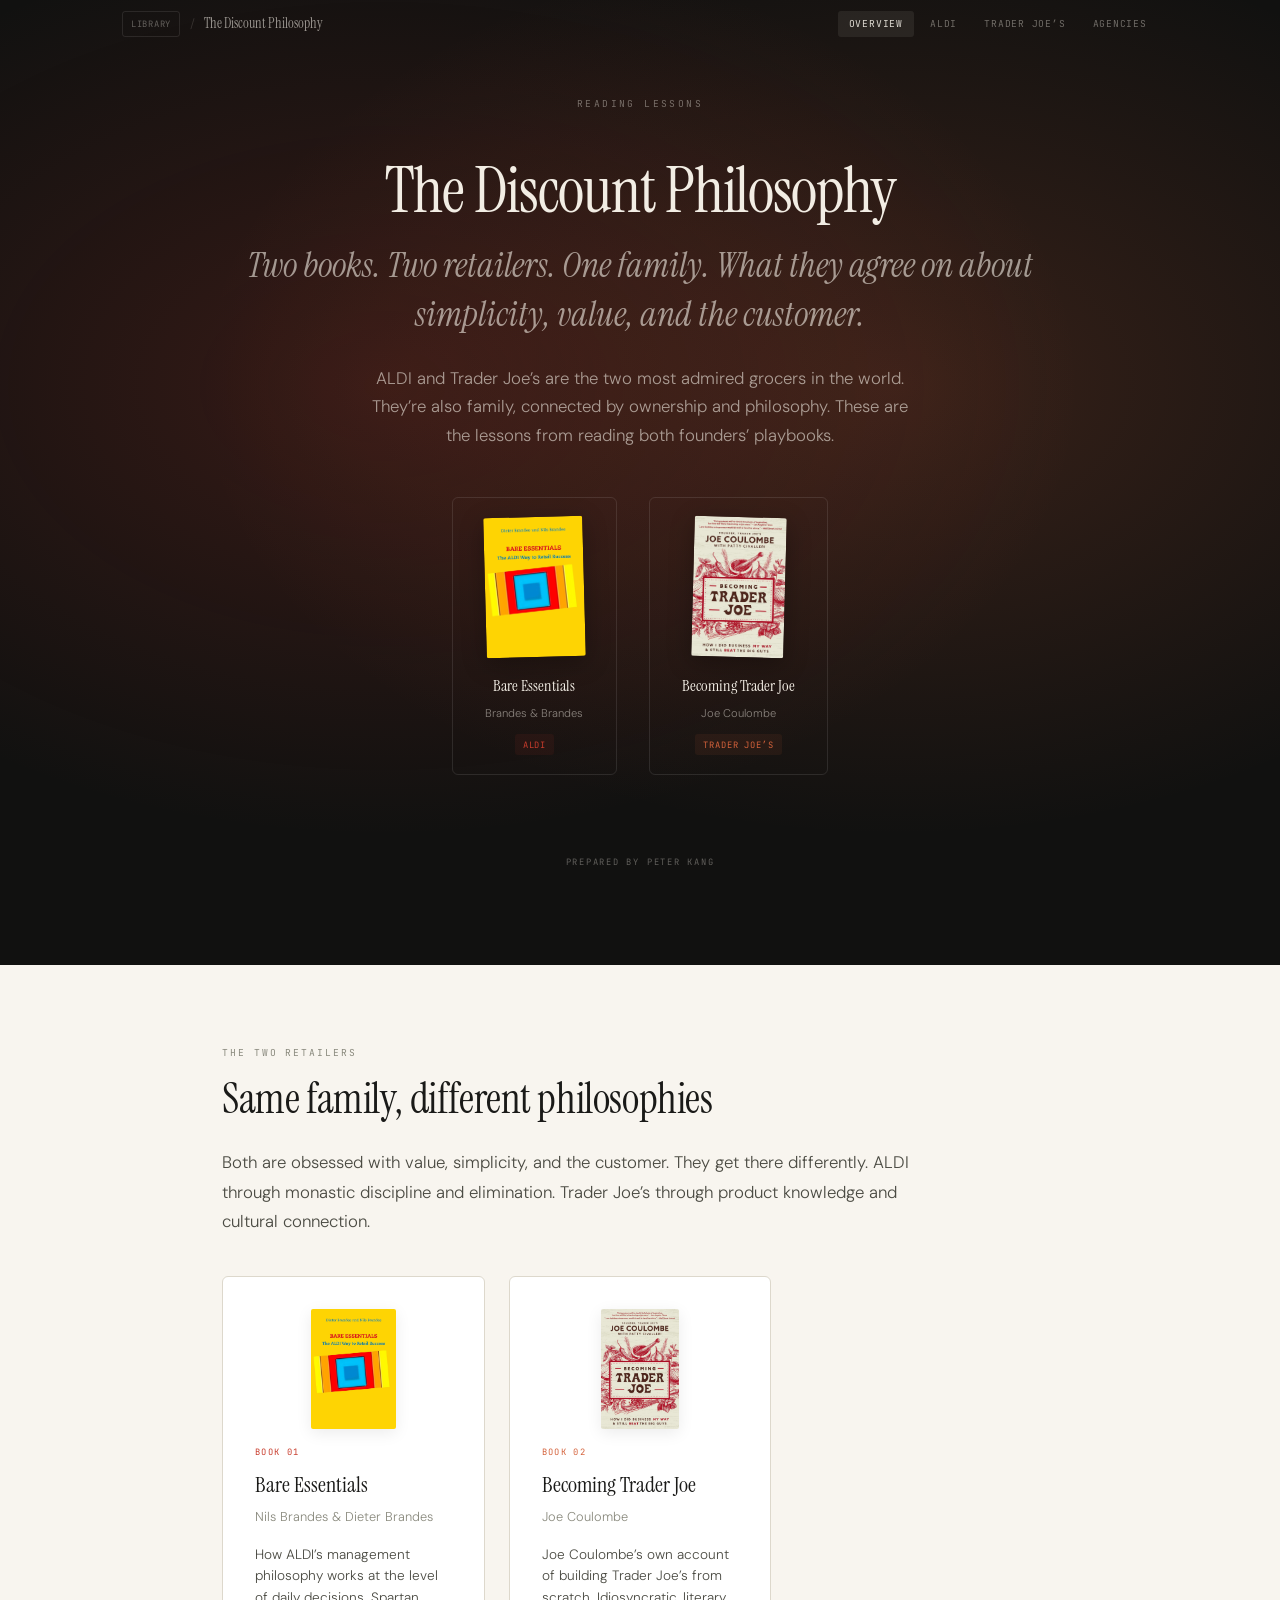
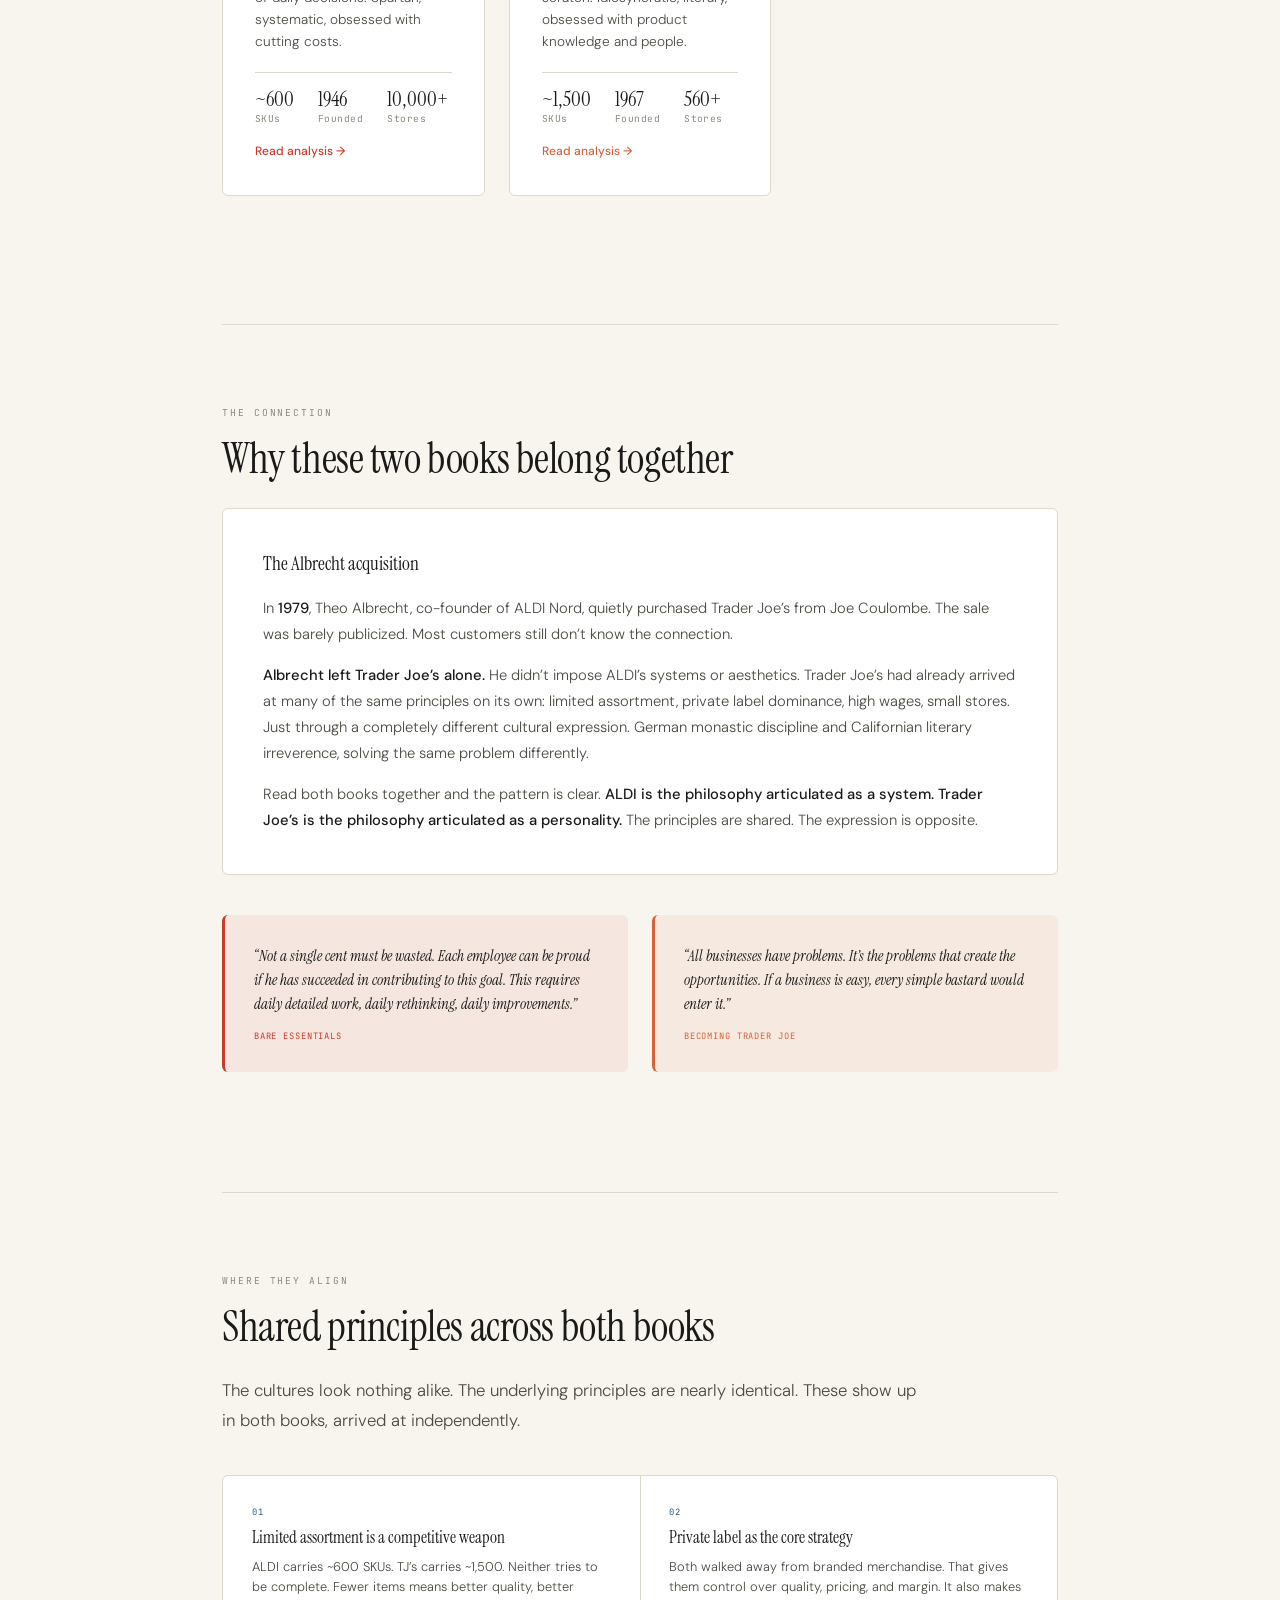
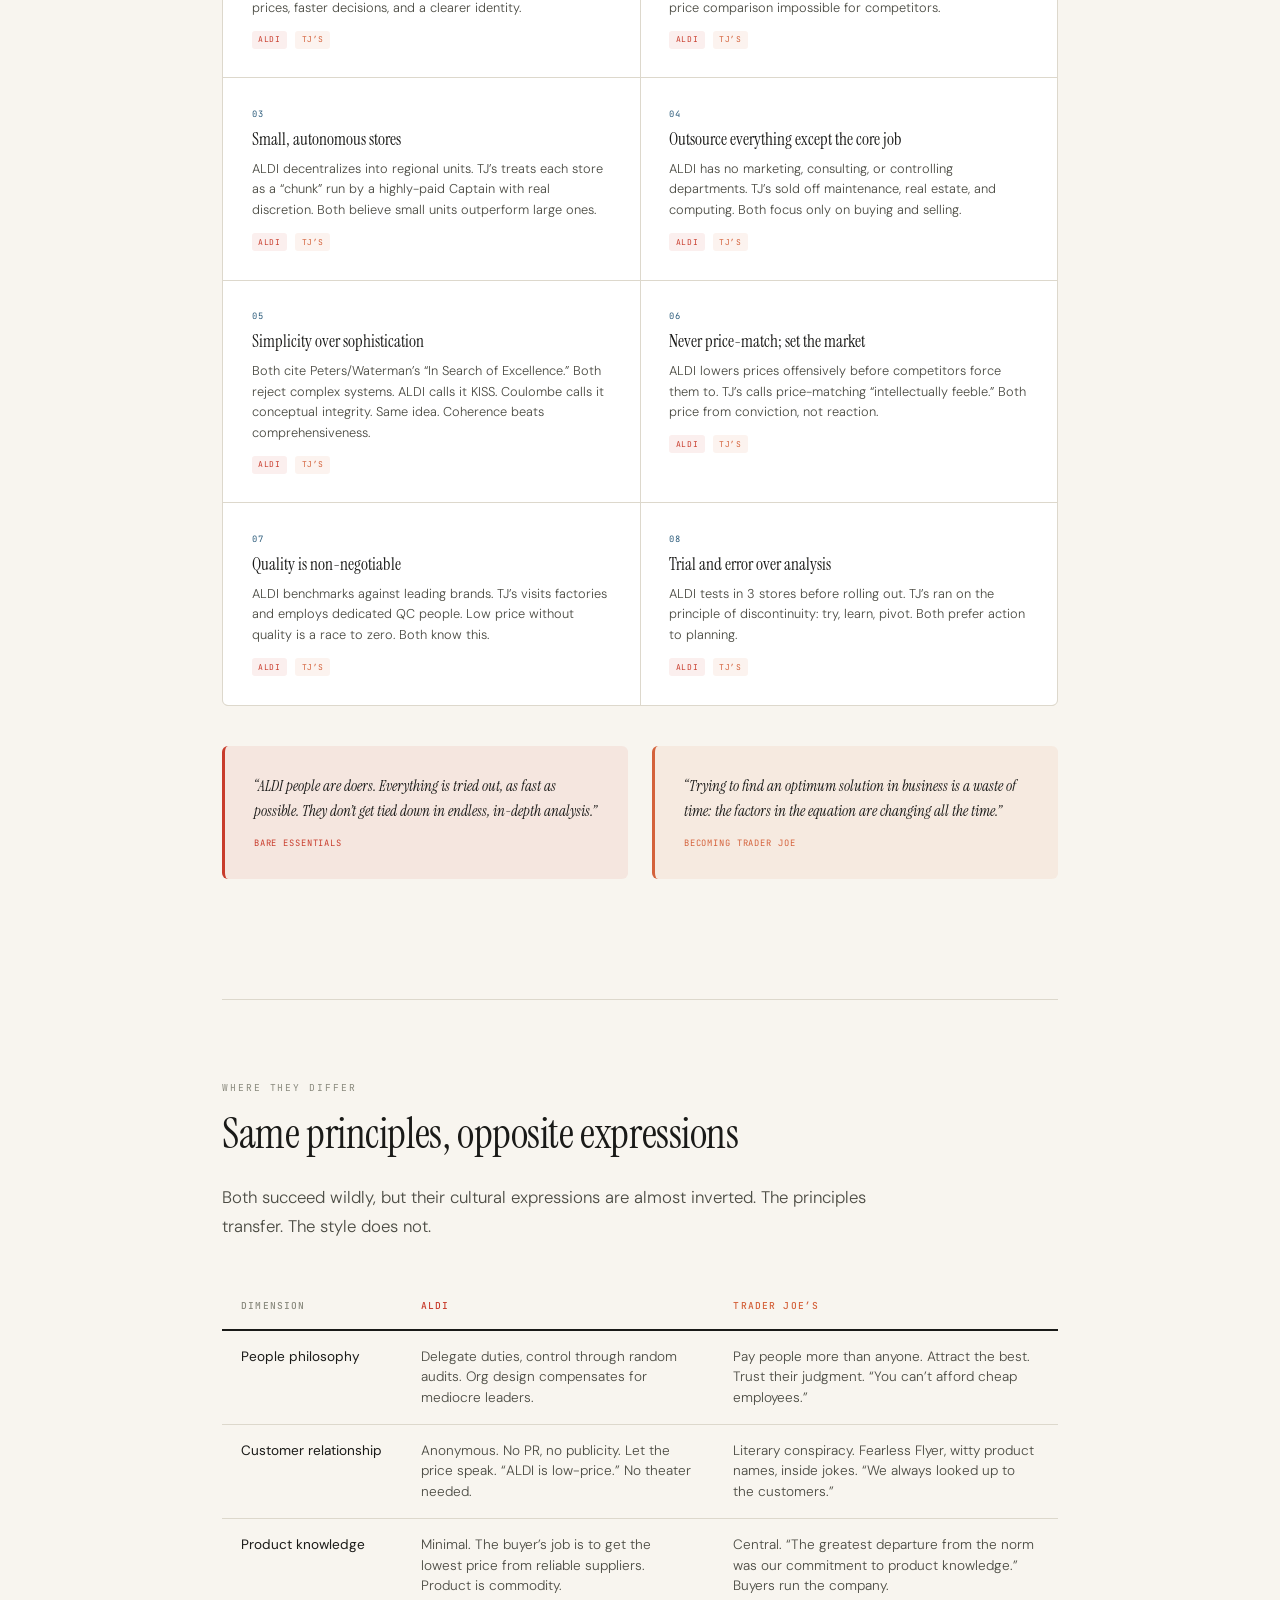
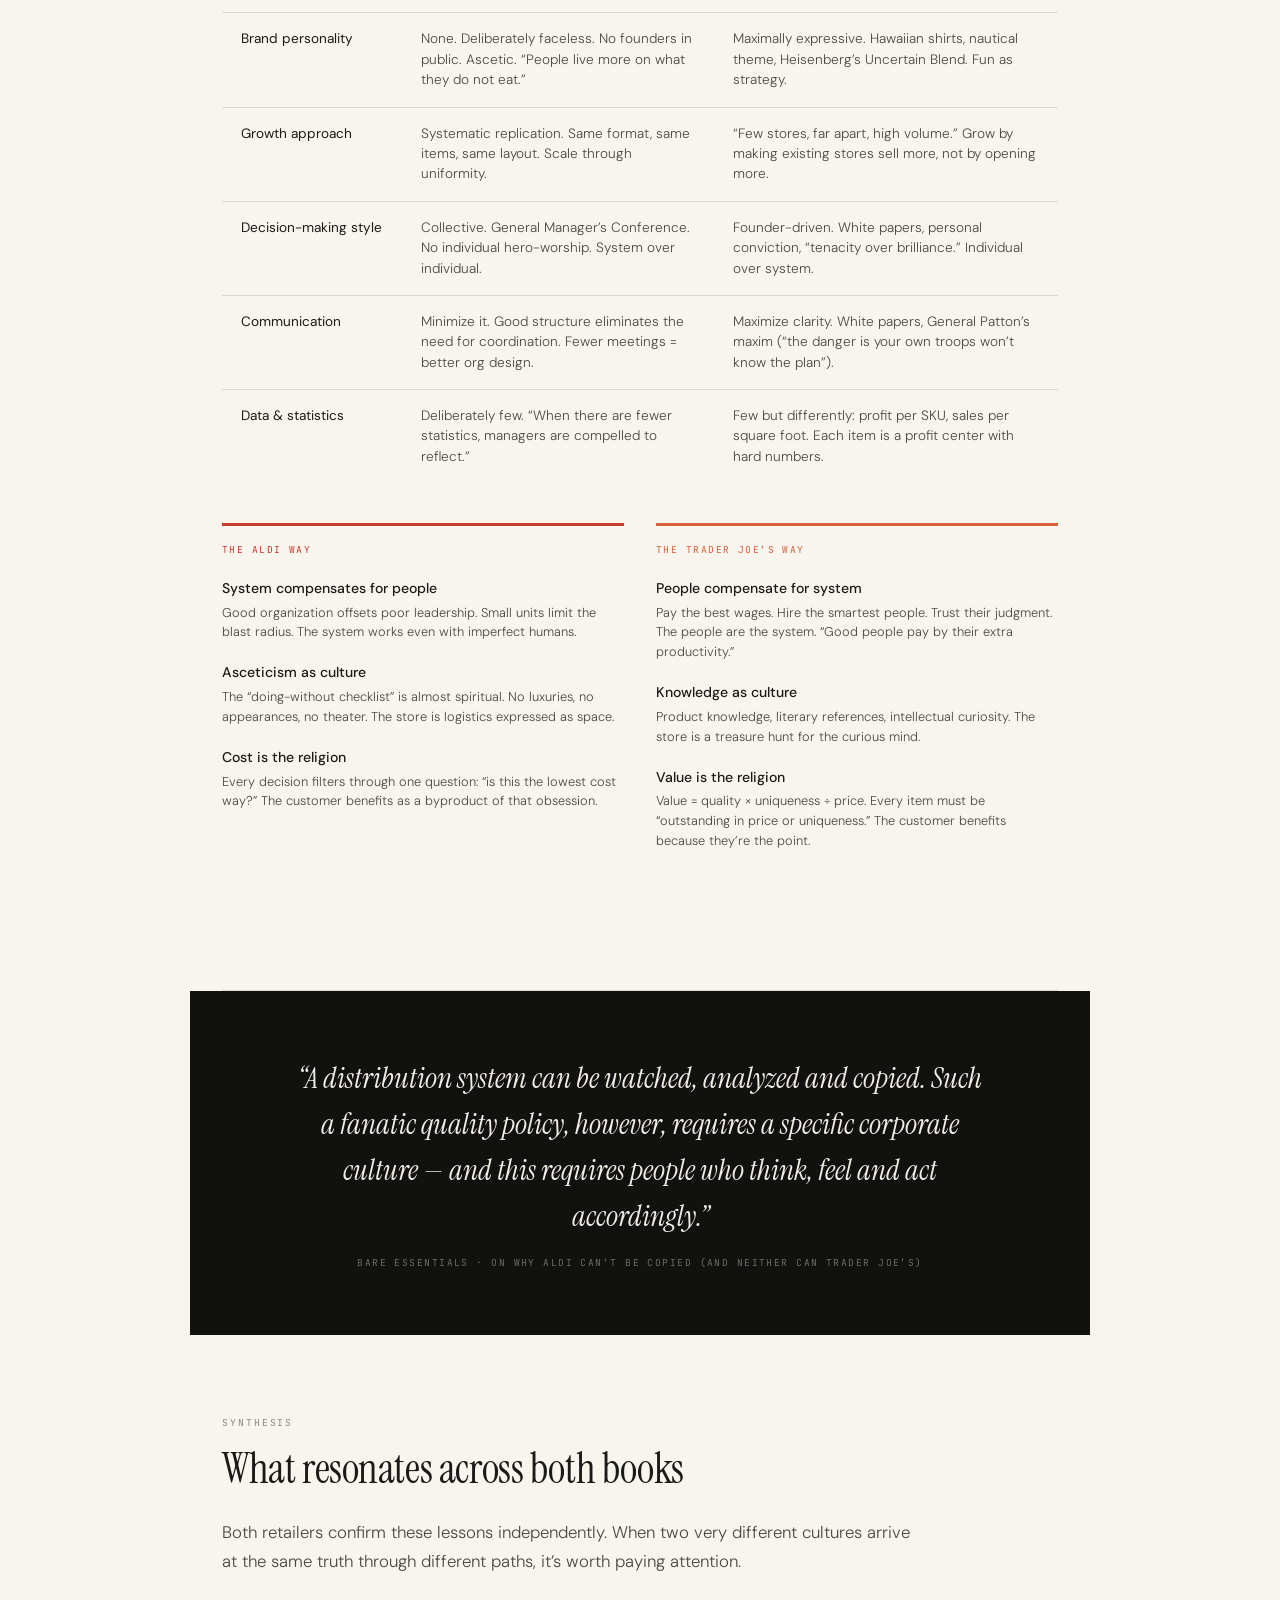
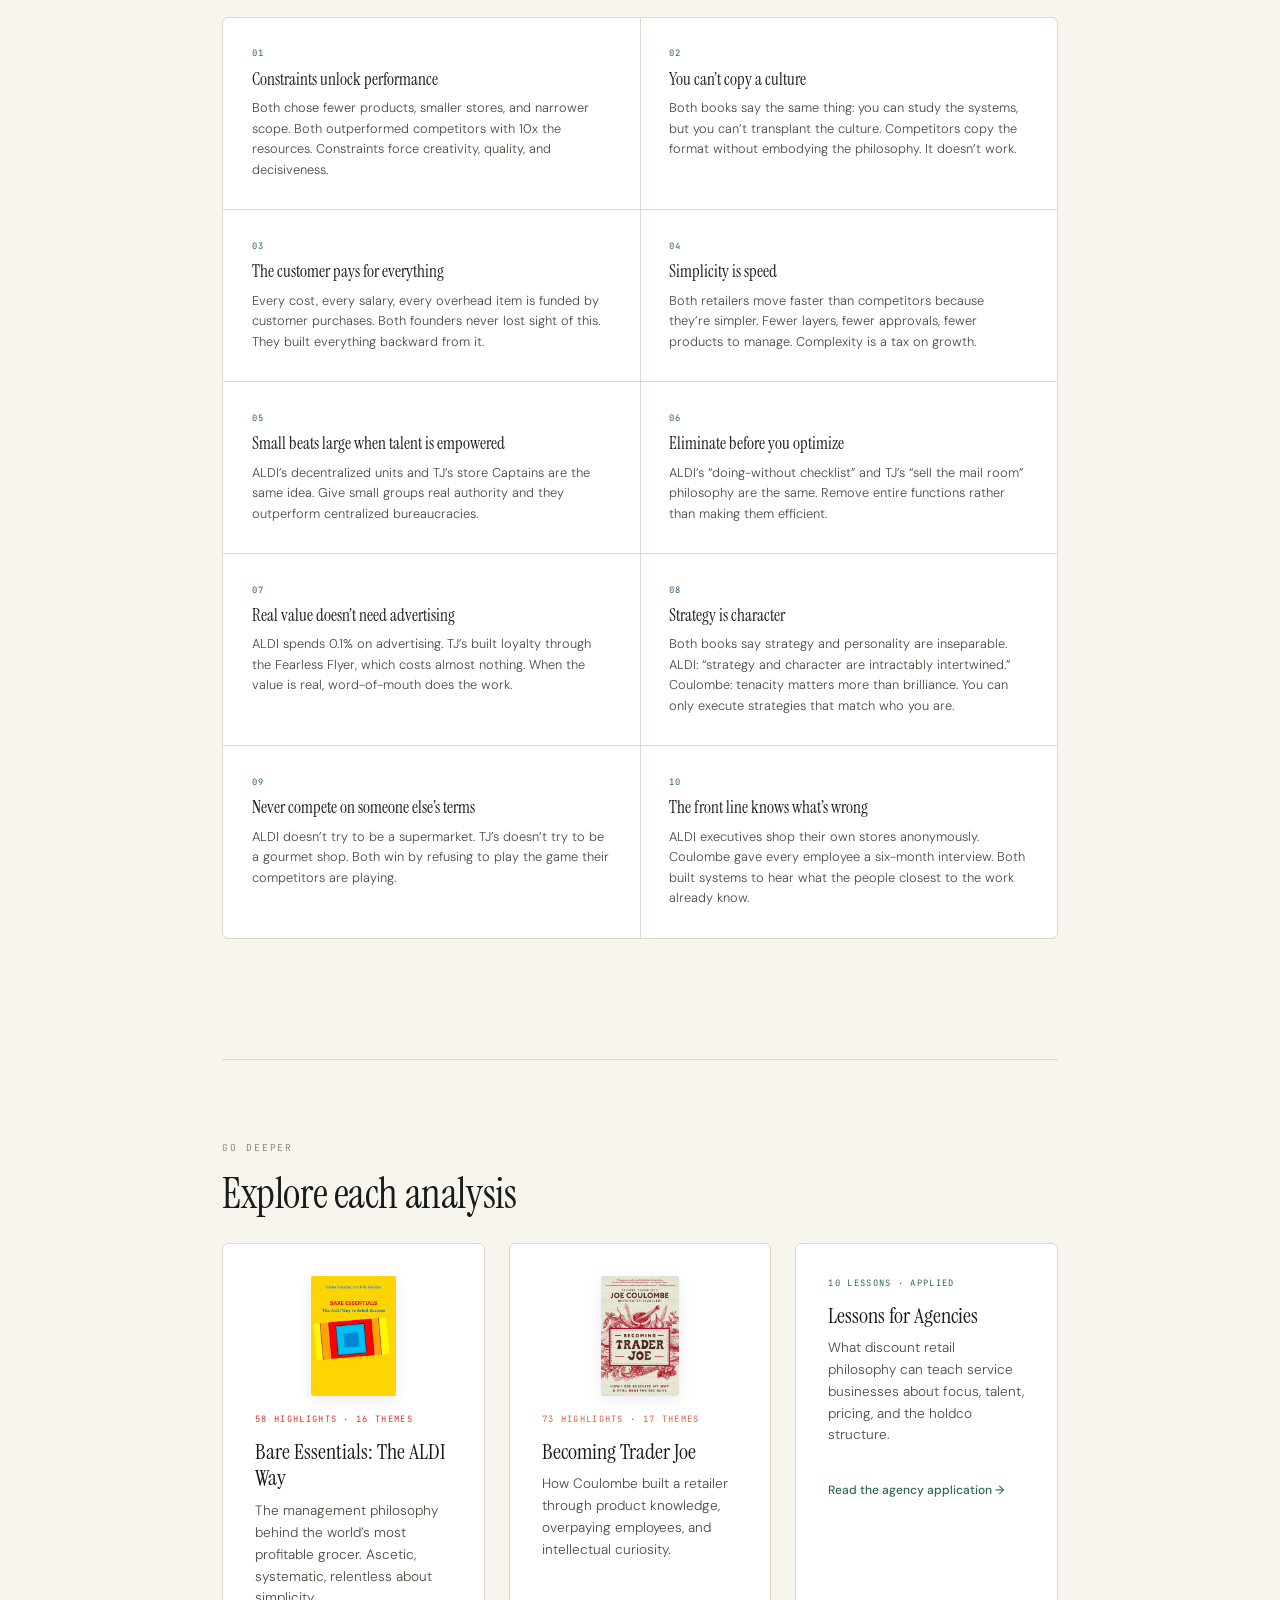
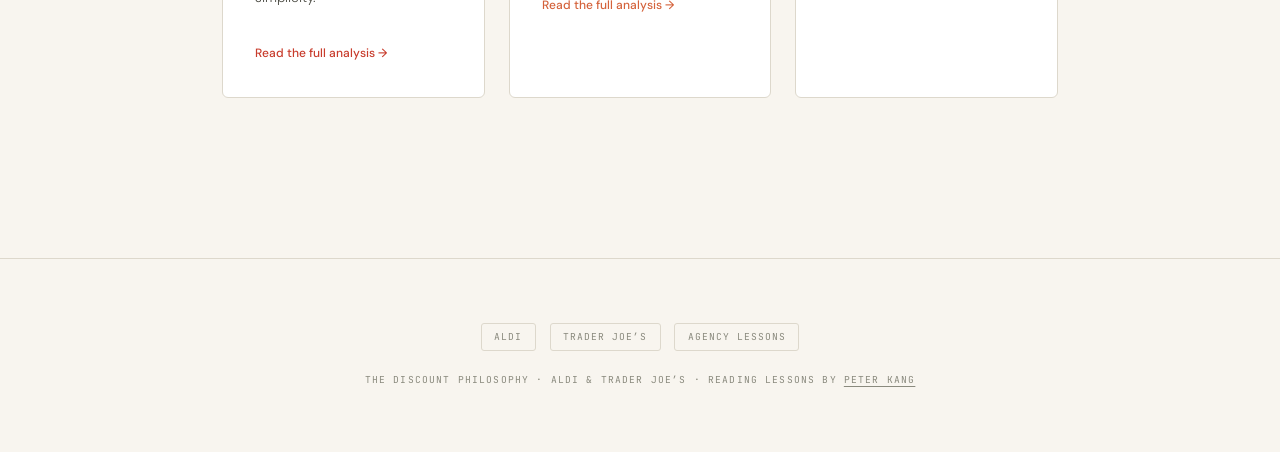
==== commit 628d2853: "Add library nav link, fix image filename, refactor shared CSS - Site nav now shows Library / The Dis" ====
--- a/discount-retail/index.html
+++ b/discount-retail/index.html
@@ -530,7 +530,11 @@
 
 <nav class="site-nav" id="siteNav">
   <div class="site-nav-inner">
-    <a href="index.html" class="site-nav-brand">The Discount Philosophy</a>
+    <div class="site-nav-left">
+      <a href="../" class="site-nav-up">Library</a>
+      <span class="site-nav-sep">/</span>
+      <a href="index.html" class="site-nav-brand">The Discount Philosophy</a>
+    </div>
     <div class="site-nav-links">
       <a href="index.html" class="active">Overview</a>
       <a href="bare-essentials-aldi.html">ALDI</a>
--- a/discount-retail/styles.css
+++ b/discount-retail/styles.css
@@ -60,6 +60,38 @@
   justify-content: space-between;
   height: 48px;
   padding: 0 2rem;
+}
+
+.site-nav-left {
+  display: flex;
+  align-items: center;
+  gap: 0.6rem;
+  flex-shrink: 0;
+}
+
+.site-nav-up {
+  font-family: var(--mono);
+  font-size: 0.55rem;
+  letter-spacing: 0.08em;
+  text-transform: uppercase;
+  color: rgba(242,237,228,0.35);
+  text-decoration: none;
+  padding: 0.3rem 0.5rem;
+  border: 1px solid rgba(242,237,228,0.1);
+  border-radius: 3px;
+  transition: all 0.2s;
+  white-space: nowrap;
+}
+
+.site-nav-up:hover {
+  color: rgba(242,237,228,0.7);
+  border-color: rgba(242,237,228,0.2);
+}
+
+.site-nav-sep {
+  color: rgba(242,237,228,0.15);
+  font-size: 0.8rem;
+  font-weight: 300;
 }
 
 .site-nav-brand {
@@ -994,7 +1026,7 @@
 }
 
 @media (max-width: 600px) {
-  .site-nav-brand { display: none; }
+  .site-nav-left { display: none; }
   .site-nav-inner { justify-content: center; }
   .site-nav-links a {
     font-size: 0.55rem;
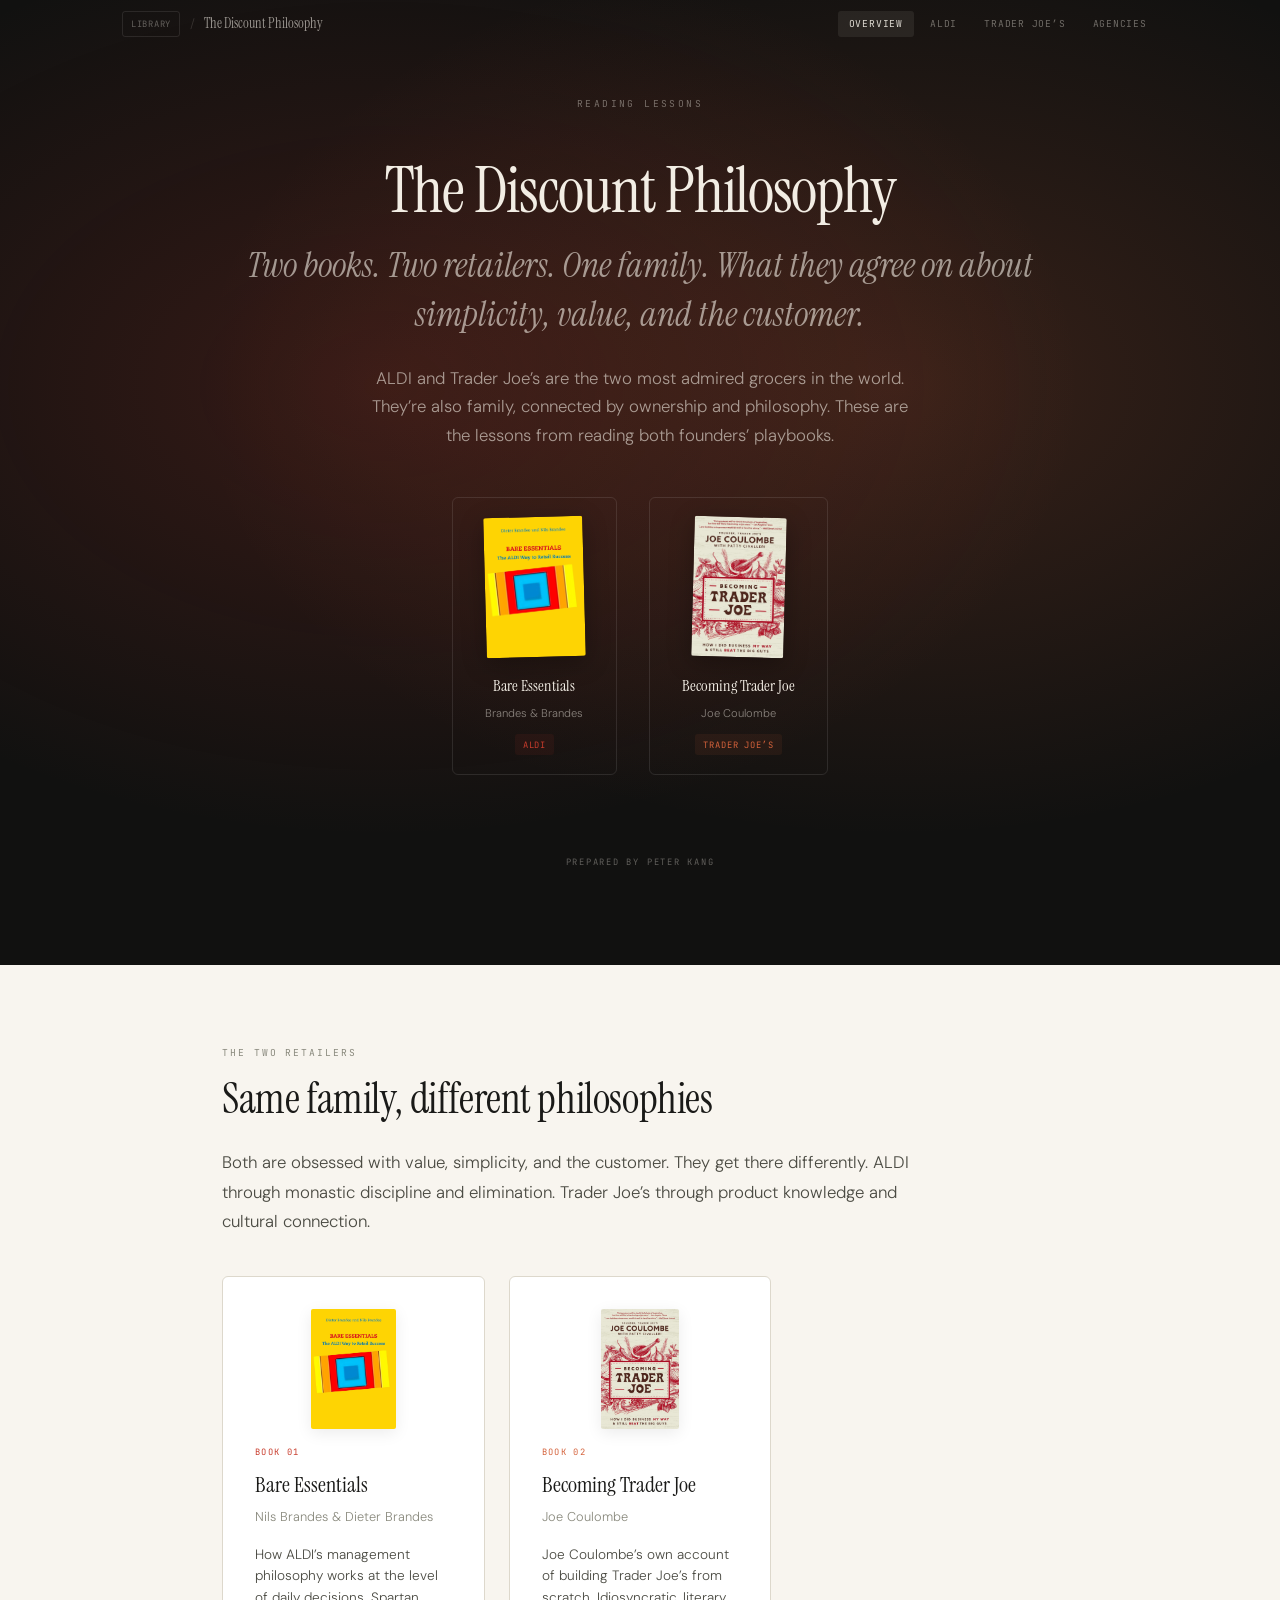
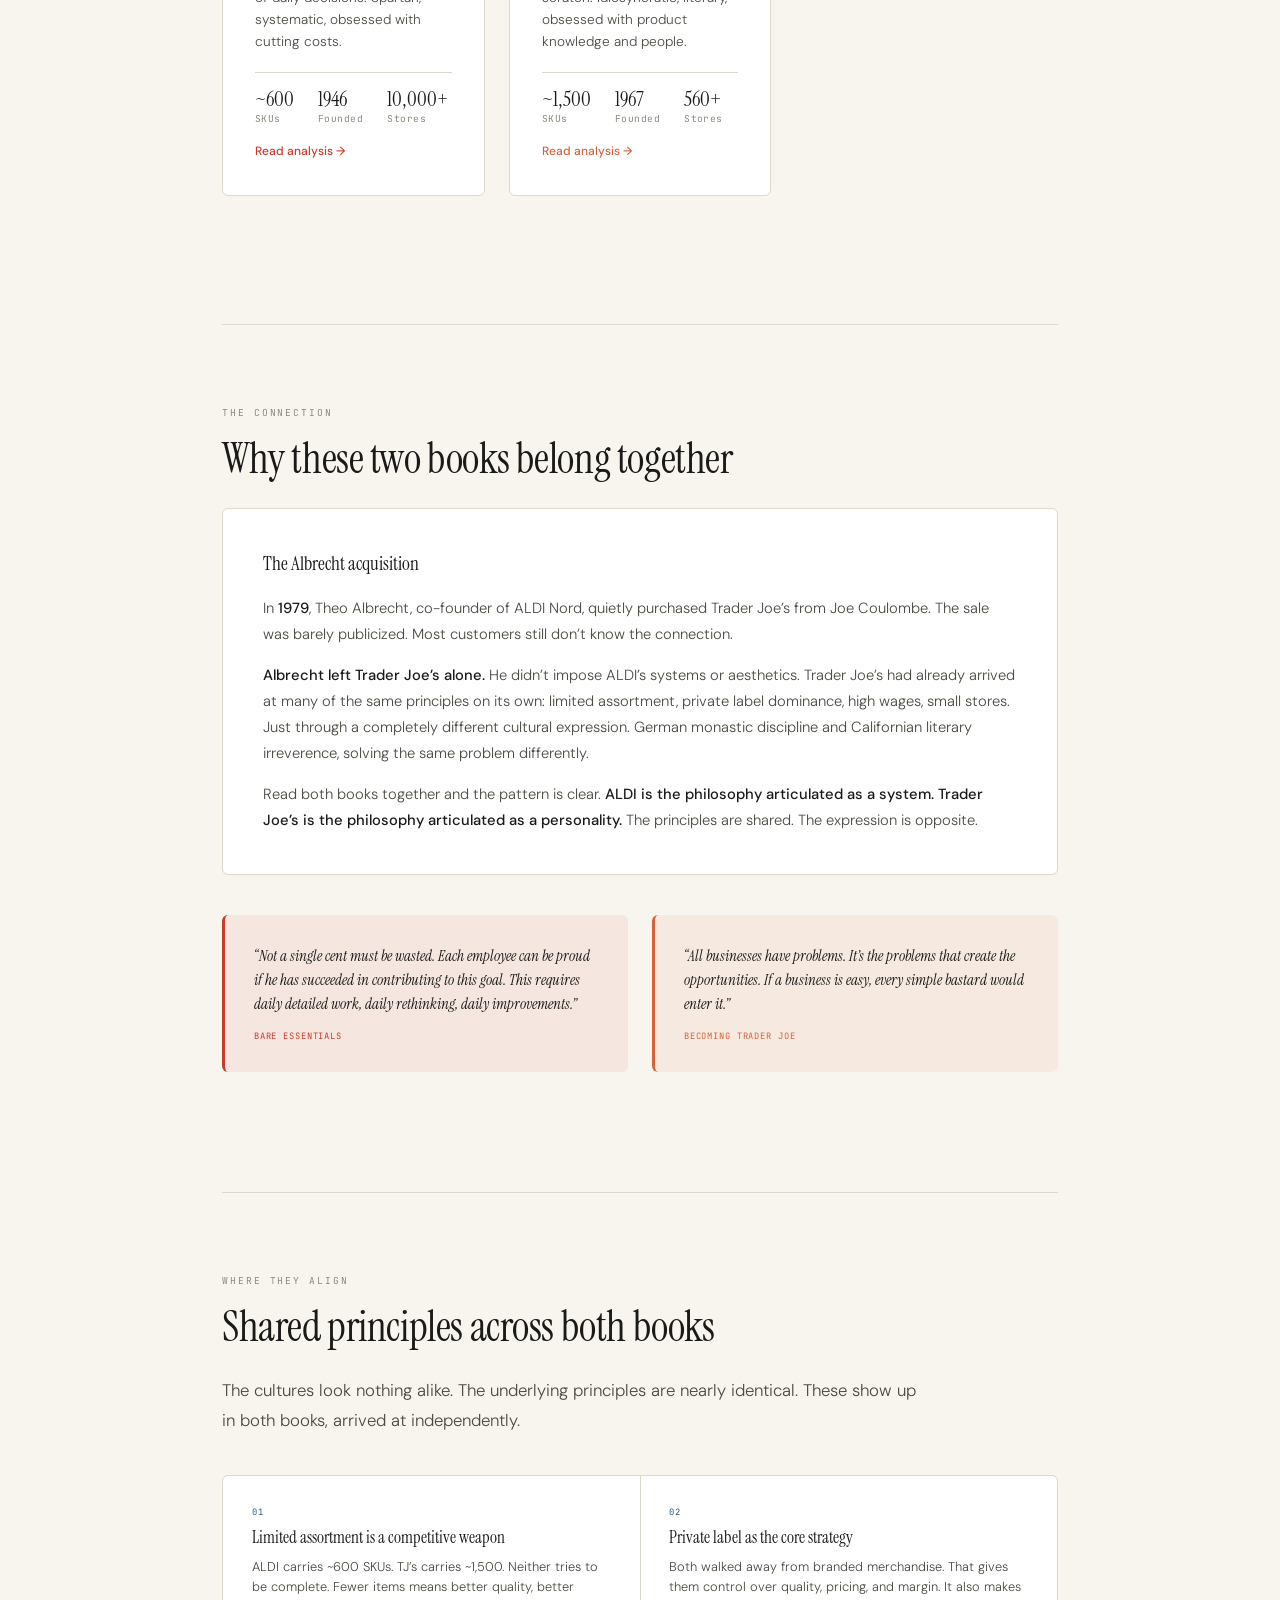
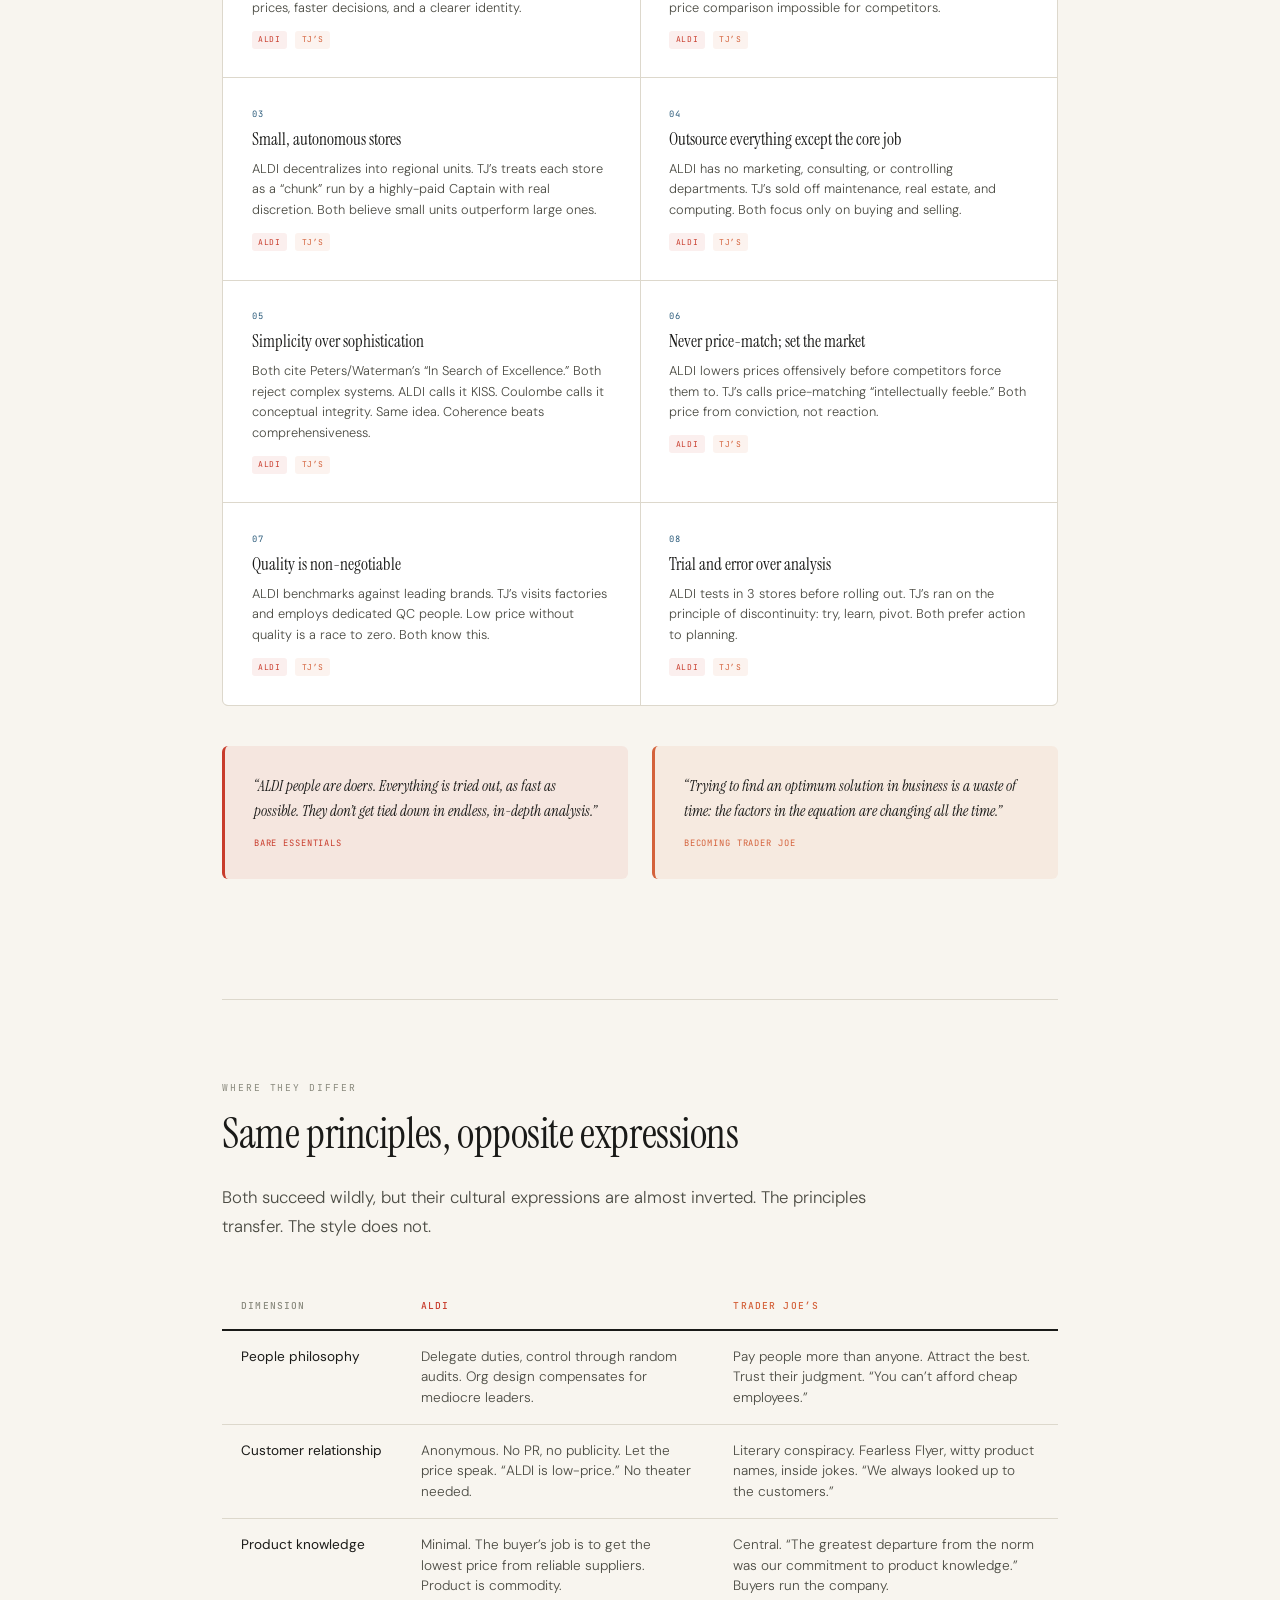
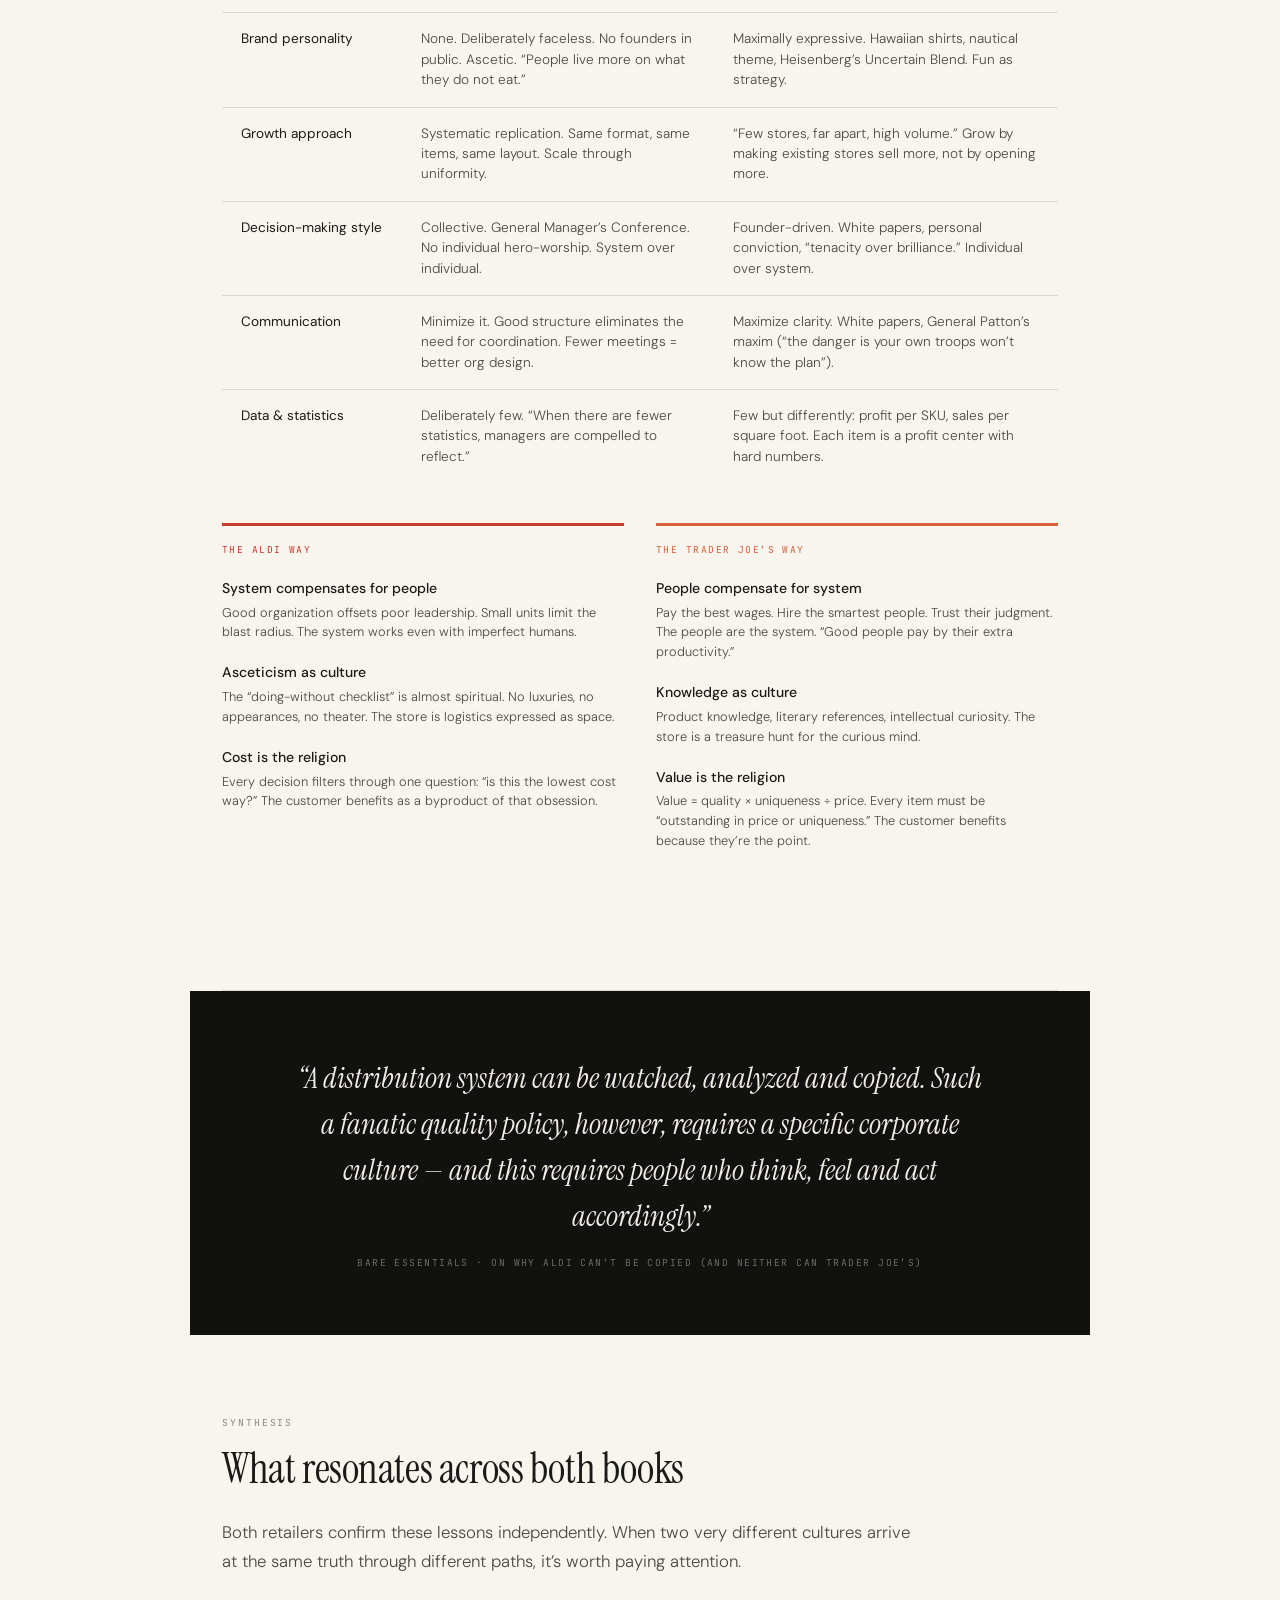
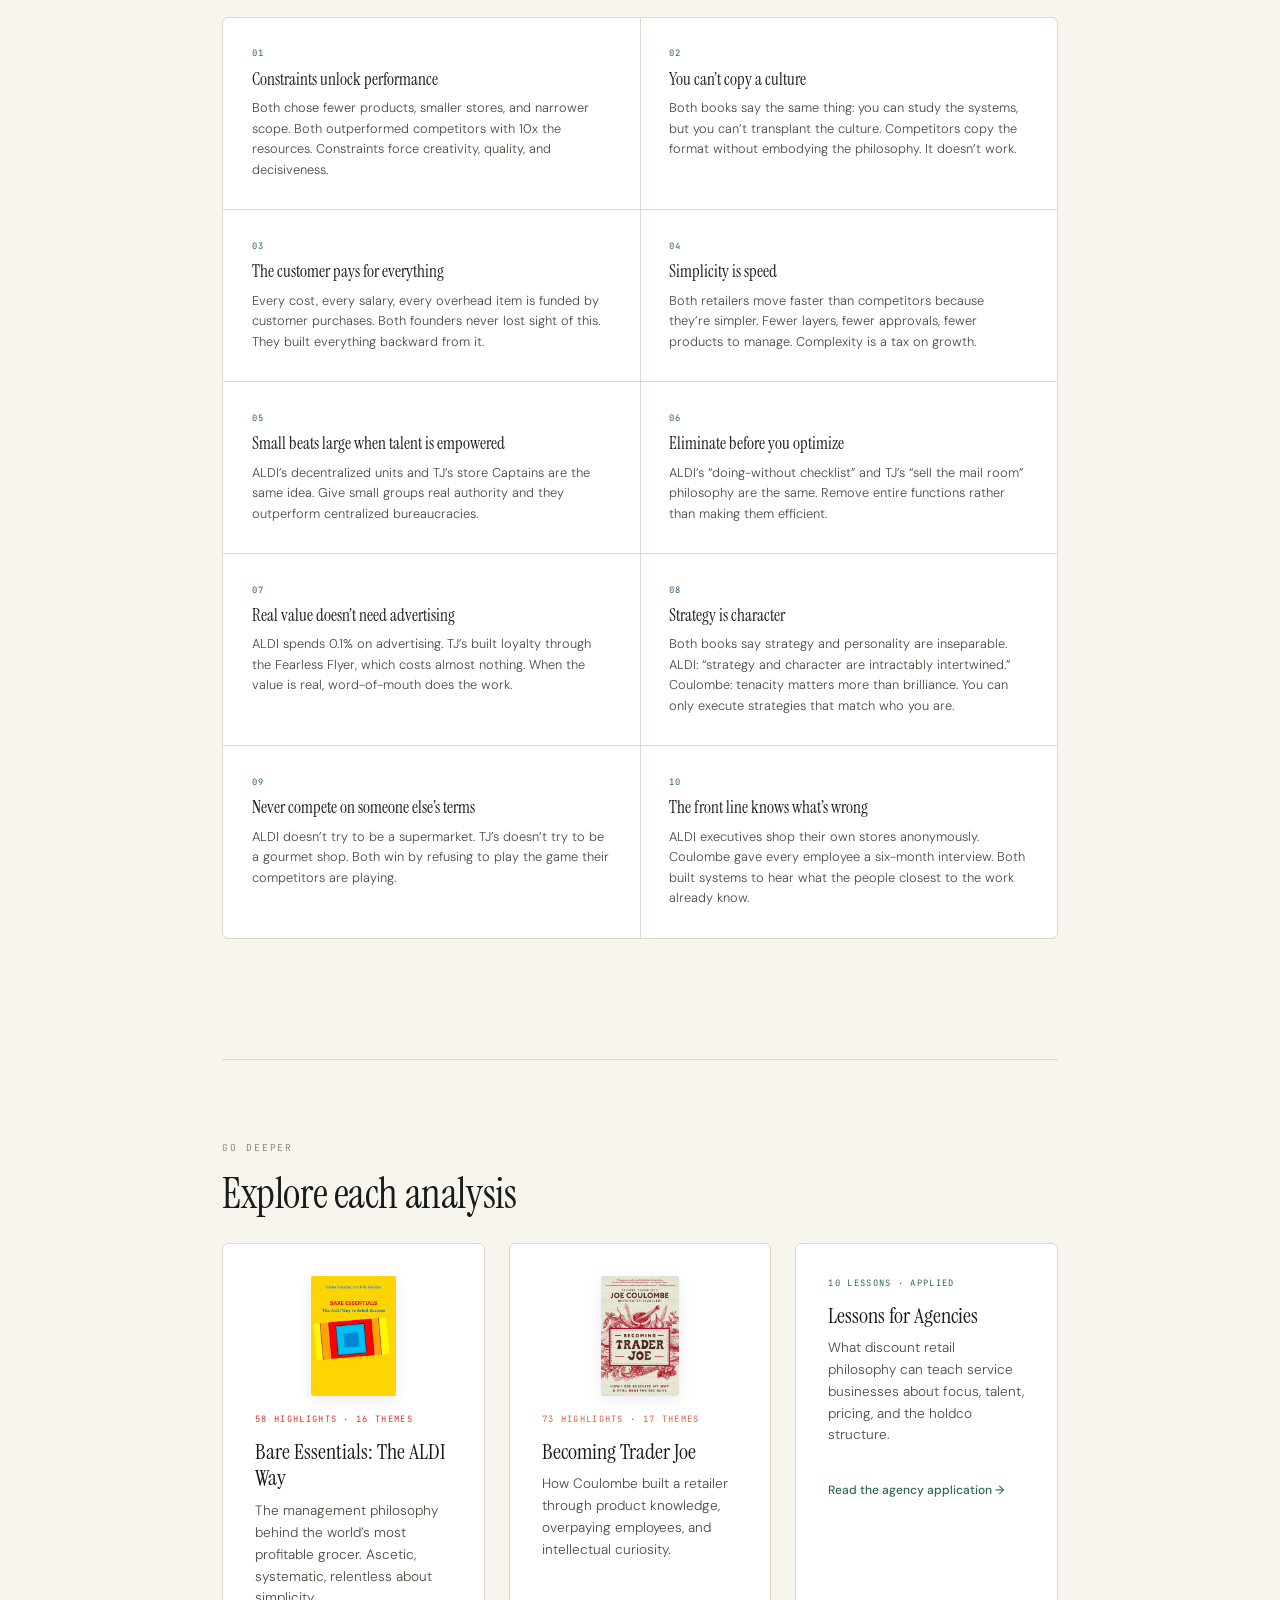
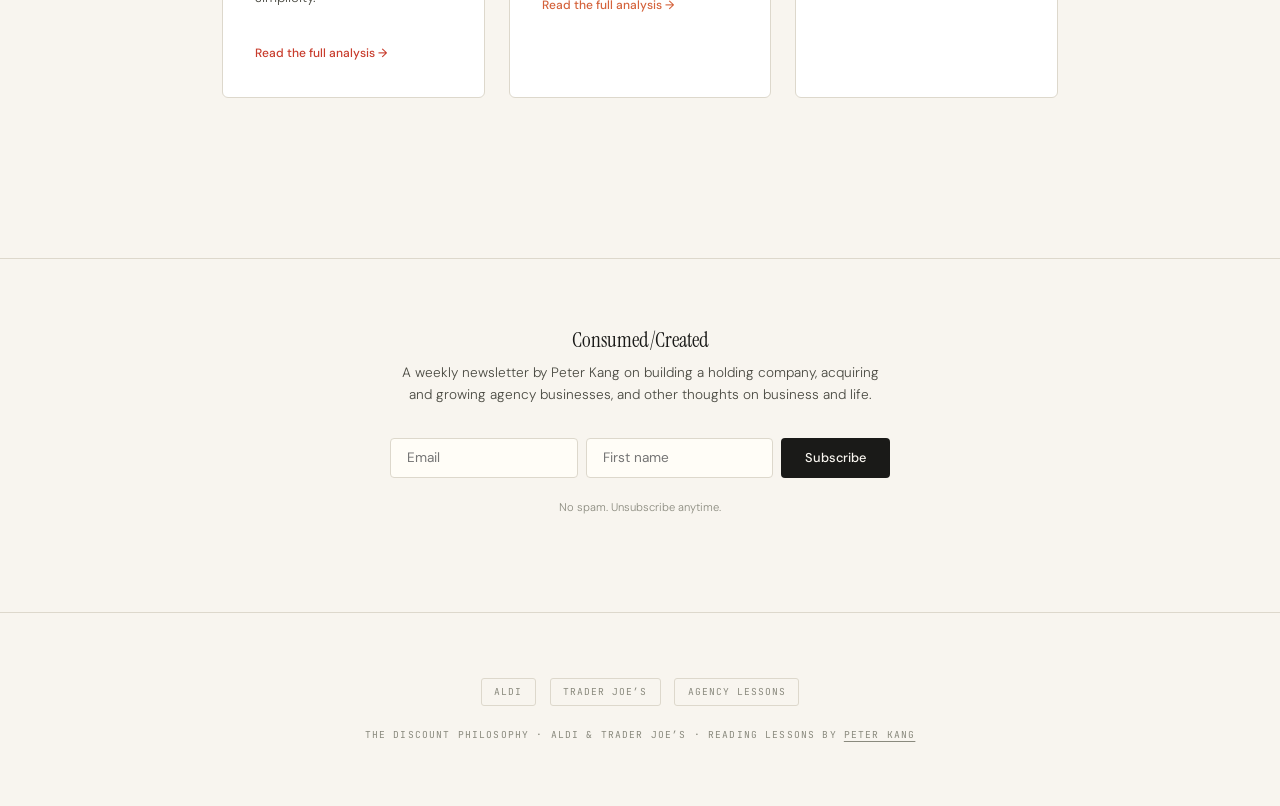
==== commit 5722054a: "Add Consumed/Created newsletter signup to all pages Kit form (8910363) added above footer on all 4 m" ====
--- a/discount-retail/index.html
+++ b/discount-retail/index.html
@@ -503,10 +503,11 @@
     .shared-grid { grid-template-columns: 1fr; }
     .divergence-grid { grid-template-columns: 1fr; }
     .dual-quote { grid-template-columns: 1fr; }
-    .hero-books { flex-direction: column; gap: 1rem; }
+    .hero-books { flex-direction: row; gap: 1rem; }
     .comparison-table { font-size: 0.78rem; }
     .comparison-table td:first-child { white-space: normal; }
-    .hero-book { padding: 1rem 1.5rem; }
+    .hero-book { padding: 1rem 1.2rem; }
+    .hero-book-cover { max-height: 90px; }
     .timeline-story { padding: 1.8rem 1.5rem; }
     .shared-card { padding: 1.4rem; }
     .dual-quote-card { padding: 1.4rem; }
@@ -909,6 +910,21 @@
 
 </div>
 
+<section class="newsletter-section">
+  <h3>Consumed/Created</h3>
+  <p class="newsletter-desc">A weekly newsletter by Peter Kang on building a holding company, acquiring and growing agency businesses, and other thoughts on business and life.</p>
+  <script src="https://f.convertkit.com/ckjs/ck.5.js" async></script>
+  <form action="https://app.kit.com/forms/8910363/subscriptions" class="seva-form formkit-form newsletter-form" method="post" data-sv-form="8910363" data-uid="7b5e7d2e5a" data-format="inline" data-version="5">
+    <ul class="formkit-alert formkit-alert-error" data-element="errors" data-group="alert"></ul>
+    <div data-element="fields" class="newsletter-fields">
+      <input class="formkit-input" name="email_address" aria-label="Email" placeholder="Email" required type="email">
+      <input class="formkit-input" aria-label="First Name" name="fields[first_name]" placeholder="First name" type="text">
+      <button data-element="submit" class="formkit-submit">Subscribe</button>
+    </div>
+    <p class="newsletter-note">No spam. Unsubscribe anytime.</p>
+  </form>
+</section>
+
 <footer class="page-footer">
   <div class="footer-nav">
     <a href="bare-essentials-aldi.html">ALDI</a>
--- a/discount-retail/styles.css
+++ b/discount-retail/styles.css
@@ -950,6 +950,105 @@
 .quotes-container .quote-card:nth-child(7) { transition-delay: 360ms; }
 .quotes-container .quote-card:nth-child(8) { transition-delay: 420ms; }
 
+/* ── NEWSLETTER ── */
+.newsletter-section {
+  text-align: center;
+  padding: 4rem 2rem;
+  border-top: 1px solid var(--rule, #DDD8CC);
+  margin-top: 2rem;
+}
+
+.newsletter-section h3 {
+  font-family: var(--serif);
+  font-size: 1.3rem;
+  font-weight: 400;
+  margin-bottom: 0.4rem;
+}
+
+.newsletter-section .newsletter-desc {
+  font-size: 0.85rem;
+  color: var(--ink-light, #4A4A42);
+  font-weight: 300;
+  line-height: 1.6;
+  max-width: 480px;
+  margin: 0 auto 1.5rem;
+}
+
+.newsletter-form {
+  display: flex;
+  justify-content: center;
+  gap: 0.5rem;
+  flex-wrap: wrap;
+  max-width: 500px;
+  margin: 0 auto;
+}
+
+.newsletter-form .formkit-input {
+  font-family: var(--sans, 'DM Sans', system-ui, sans-serif);
+  font-size: 0.85rem;
+  padding: 0.65rem 1rem;
+  border: 1px solid var(--rule, #DDD8CC);
+  border-radius: 4px;
+  background: var(--paper, #FFFDF7);
+  color: var(--ink, #1A1A18);
+  outline: none;
+  transition: border-color 0.2s;
+  flex: 1;
+  min-width: 140px;
+}
+
+.newsletter-form .formkit-input:focus {
+  border-color: var(--ink-faint, #8A8A7E);
+}
+
+.newsletter-form .formkit-submit {
+  font-family: var(--sans, 'DM Sans', system-ui, sans-serif);
+  font-size: 0.8rem;
+  font-weight: 500;
+  padding: 0.65rem 1.5rem;
+  border: none;
+  border-radius: 4px;
+  background: var(--ink, #1A1A18);
+  color: var(--cream, #F5F0E8);
+  cursor: pointer;
+  transition: opacity 0.2s;
+  white-space: nowrap;
+}
+
+.newsletter-form .formkit-submit:hover {
+  opacity: 0.85;
+}
+
+.newsletter-form .formkit-alert-error {
+  list-style: none;
+  color: #C83C2C;
+  font-size: 0.8rem;
+  width: 100%;
+}
+
+.newsletter-note {
+  font-size: 0.7rem;
+  color: var(--ink-faint, #8A8A7E);
+  margin-top: 0.8rem;
+  font-weight: 300;
+}
+
+.newsletter-fields {
+  display: flex;
+  gap: 0.5rem;
+  flex-wrap: wrap;
+  width: 100%;
+}
+
+@media (max-width: 500px) {
+  .newsletter-fields {
+    flex-direction: column;
+  }
+  .newsletter-form .formkit-submit {
+    width: 100%;
+  }
+}
+
 /* ── RESPONSIVE ── */
 @media (max-width: 900px) {
   .page-body {
@@ -1026,8 +1125,8 @@
 }
 
 @media (max-width: 600px) {
-  .site-nav-left { display: none; }
-  .site-nav-inner { justify-content: center; }
+  .site-nav-brand, .site-nav-sep { display: none; }
+  .site-nav-inner { justify-content: space-between; }
   .site-nav-links a {
     font-size: 0.55rem;
     padding: 0.5rem 0.5rem;
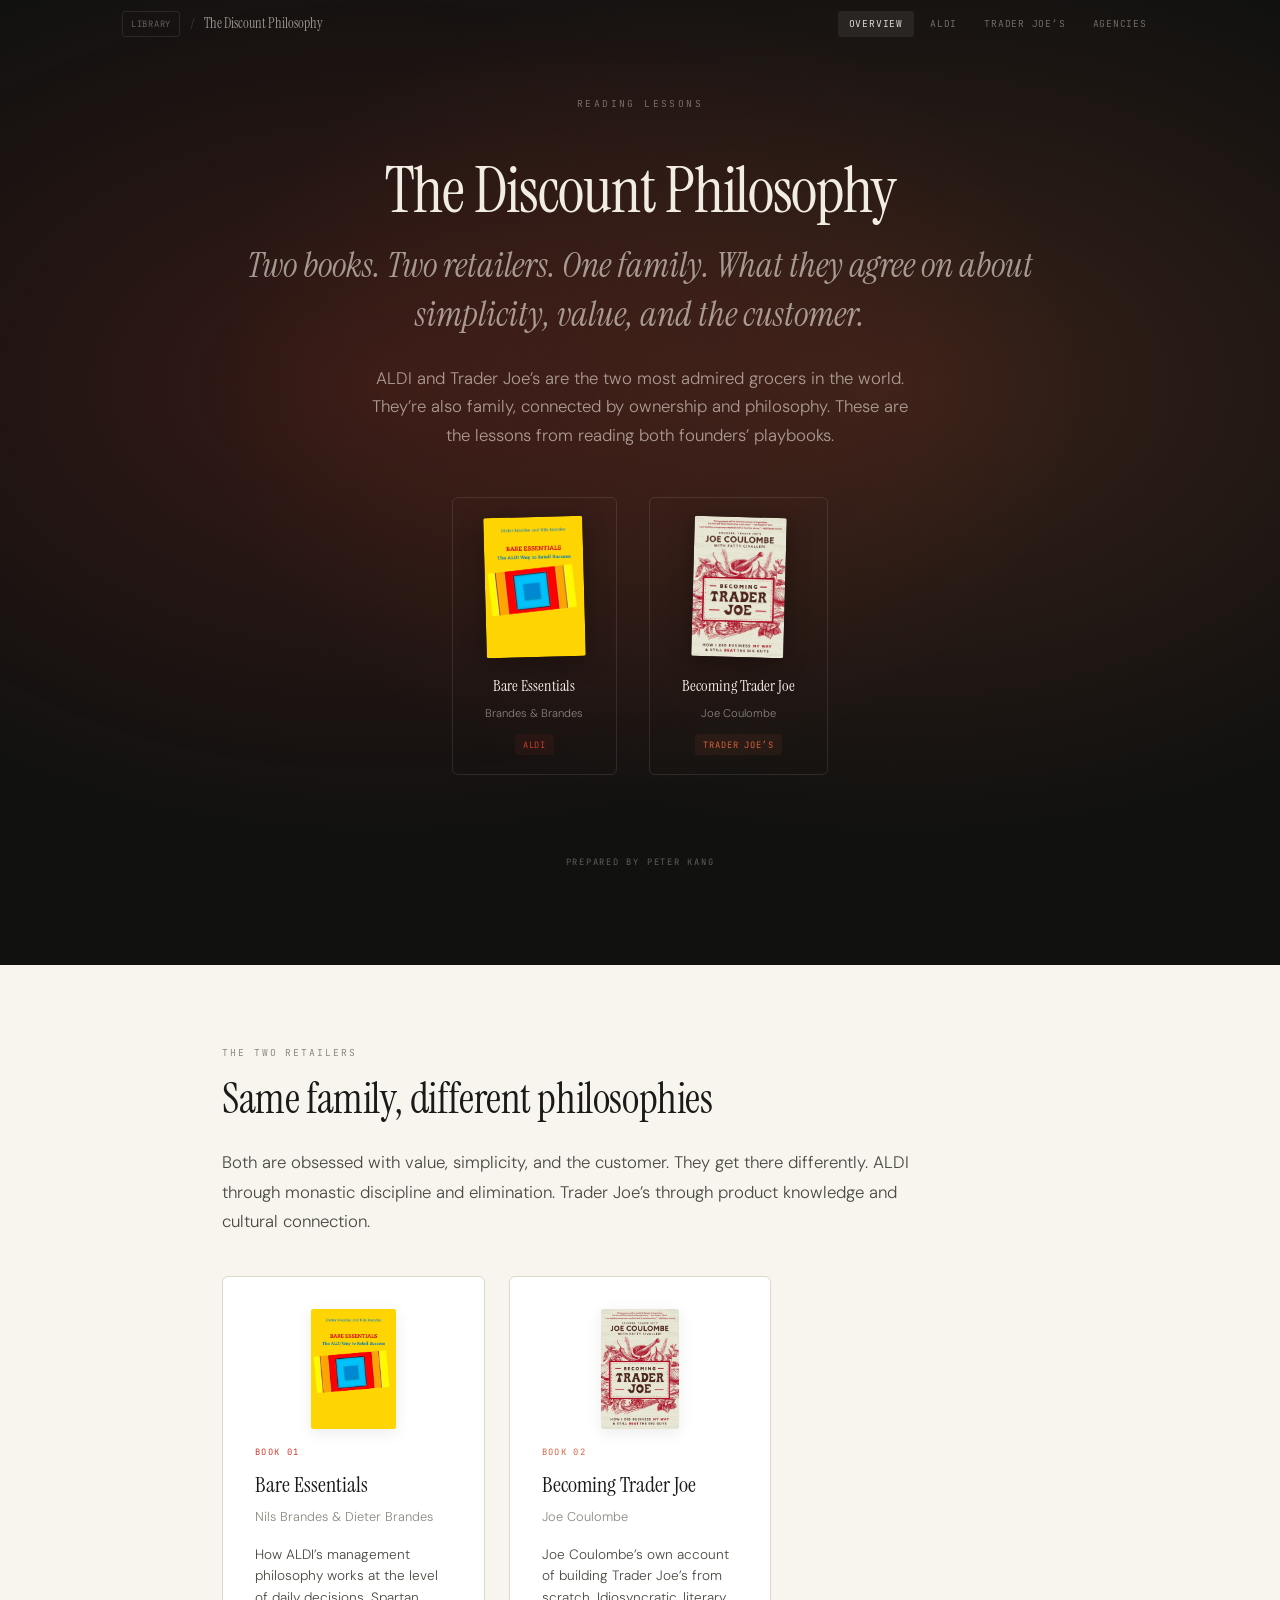
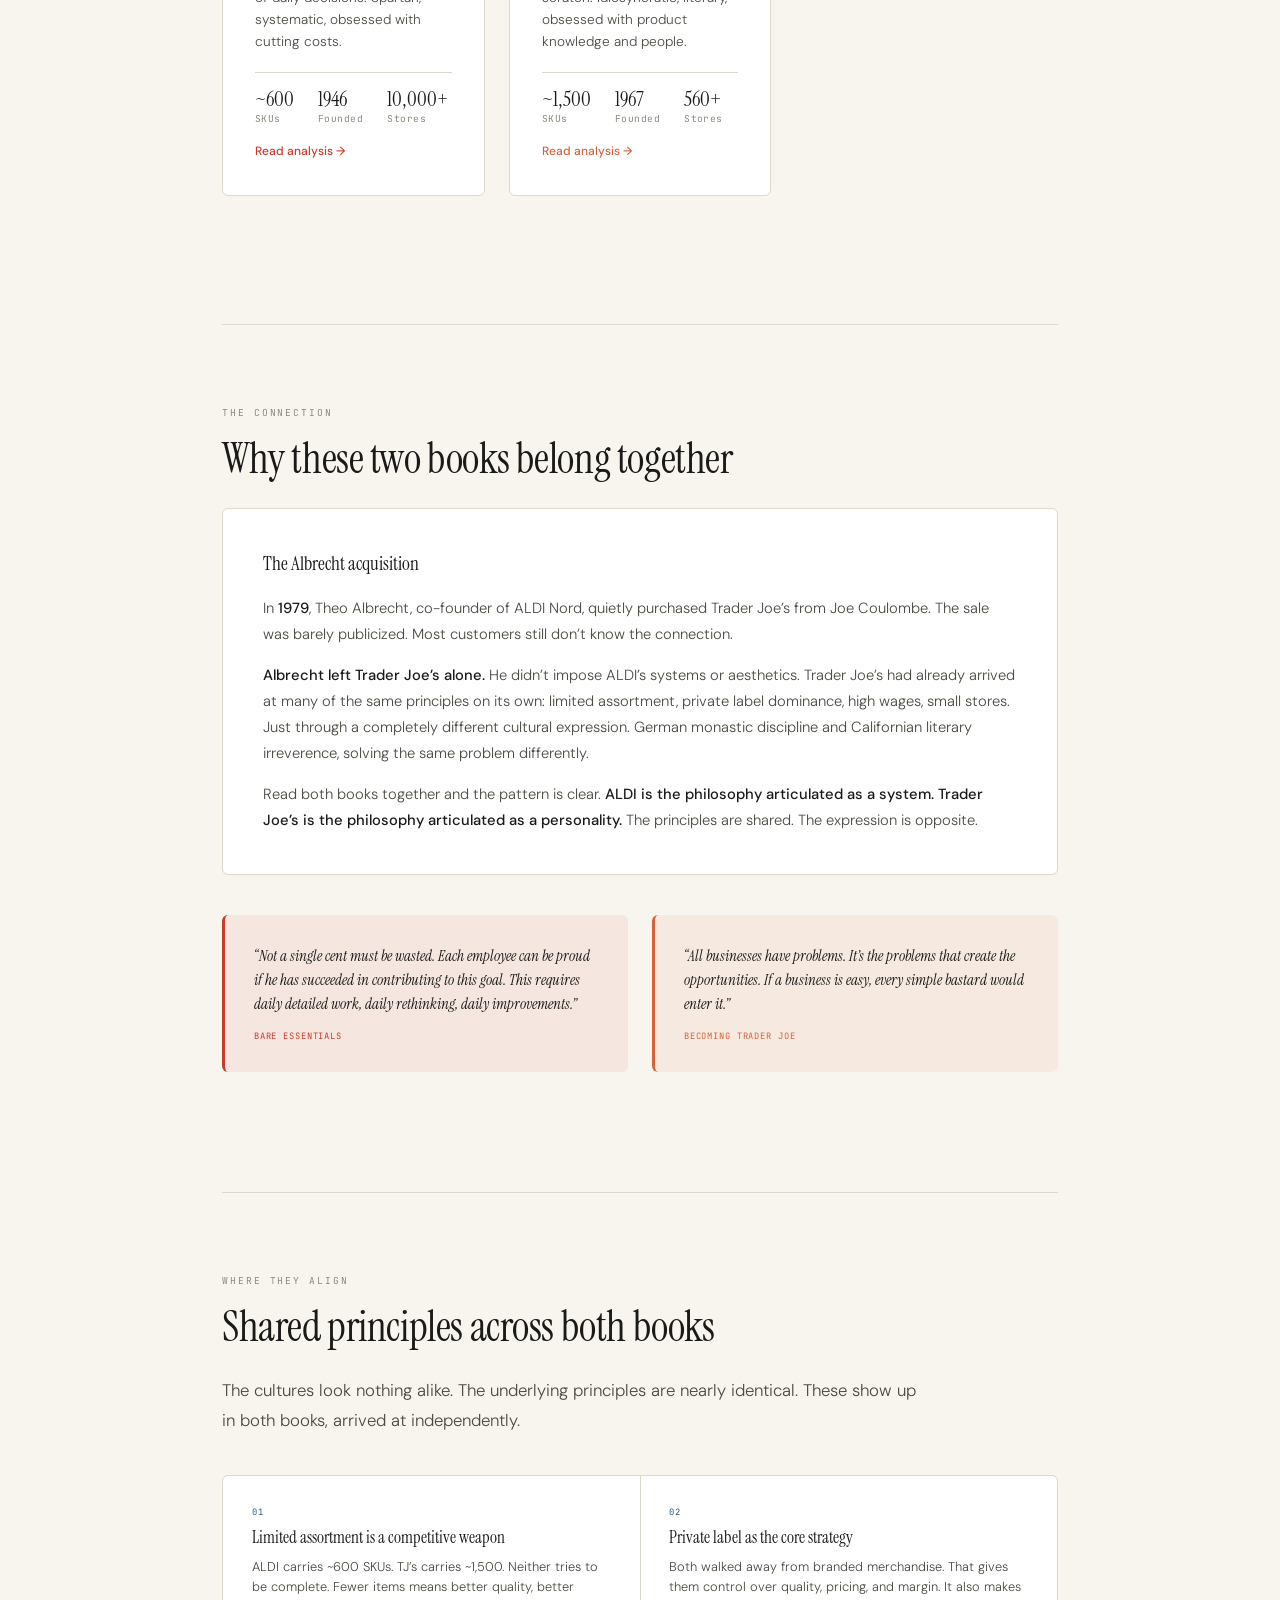
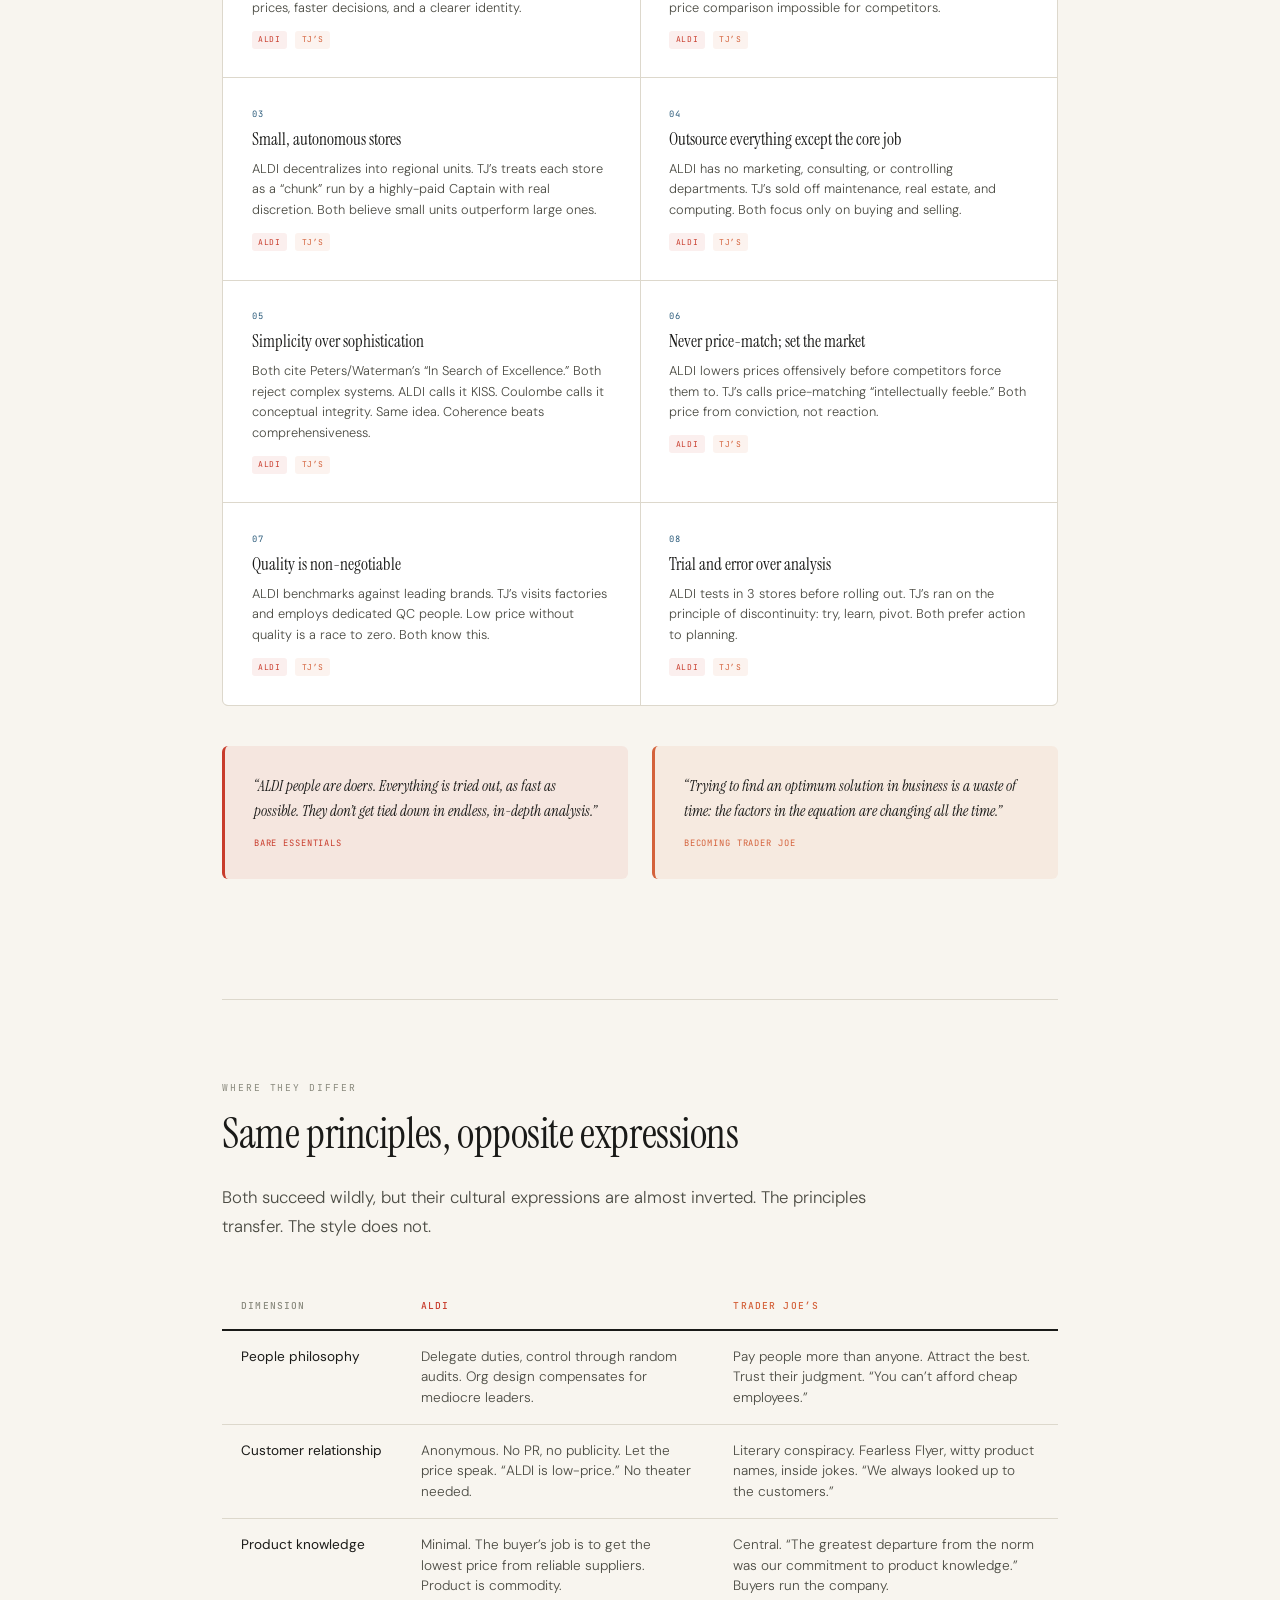
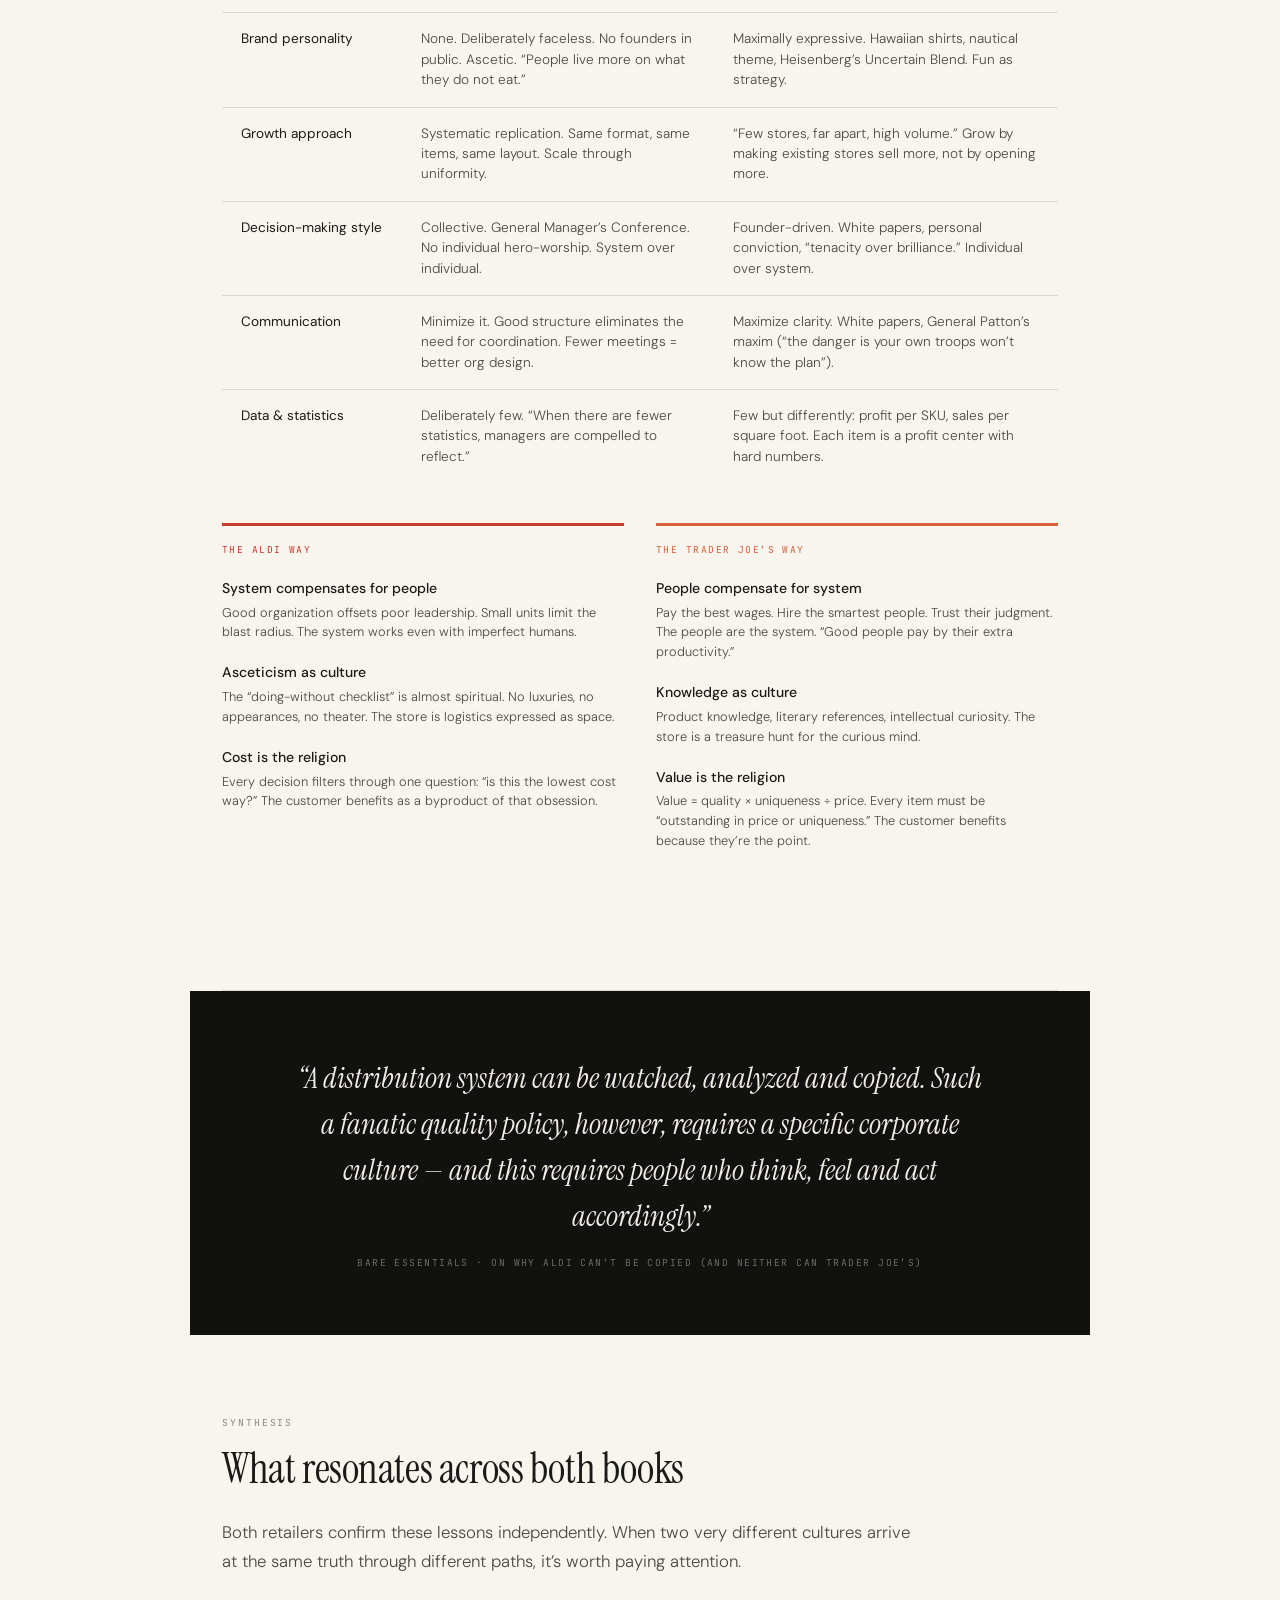
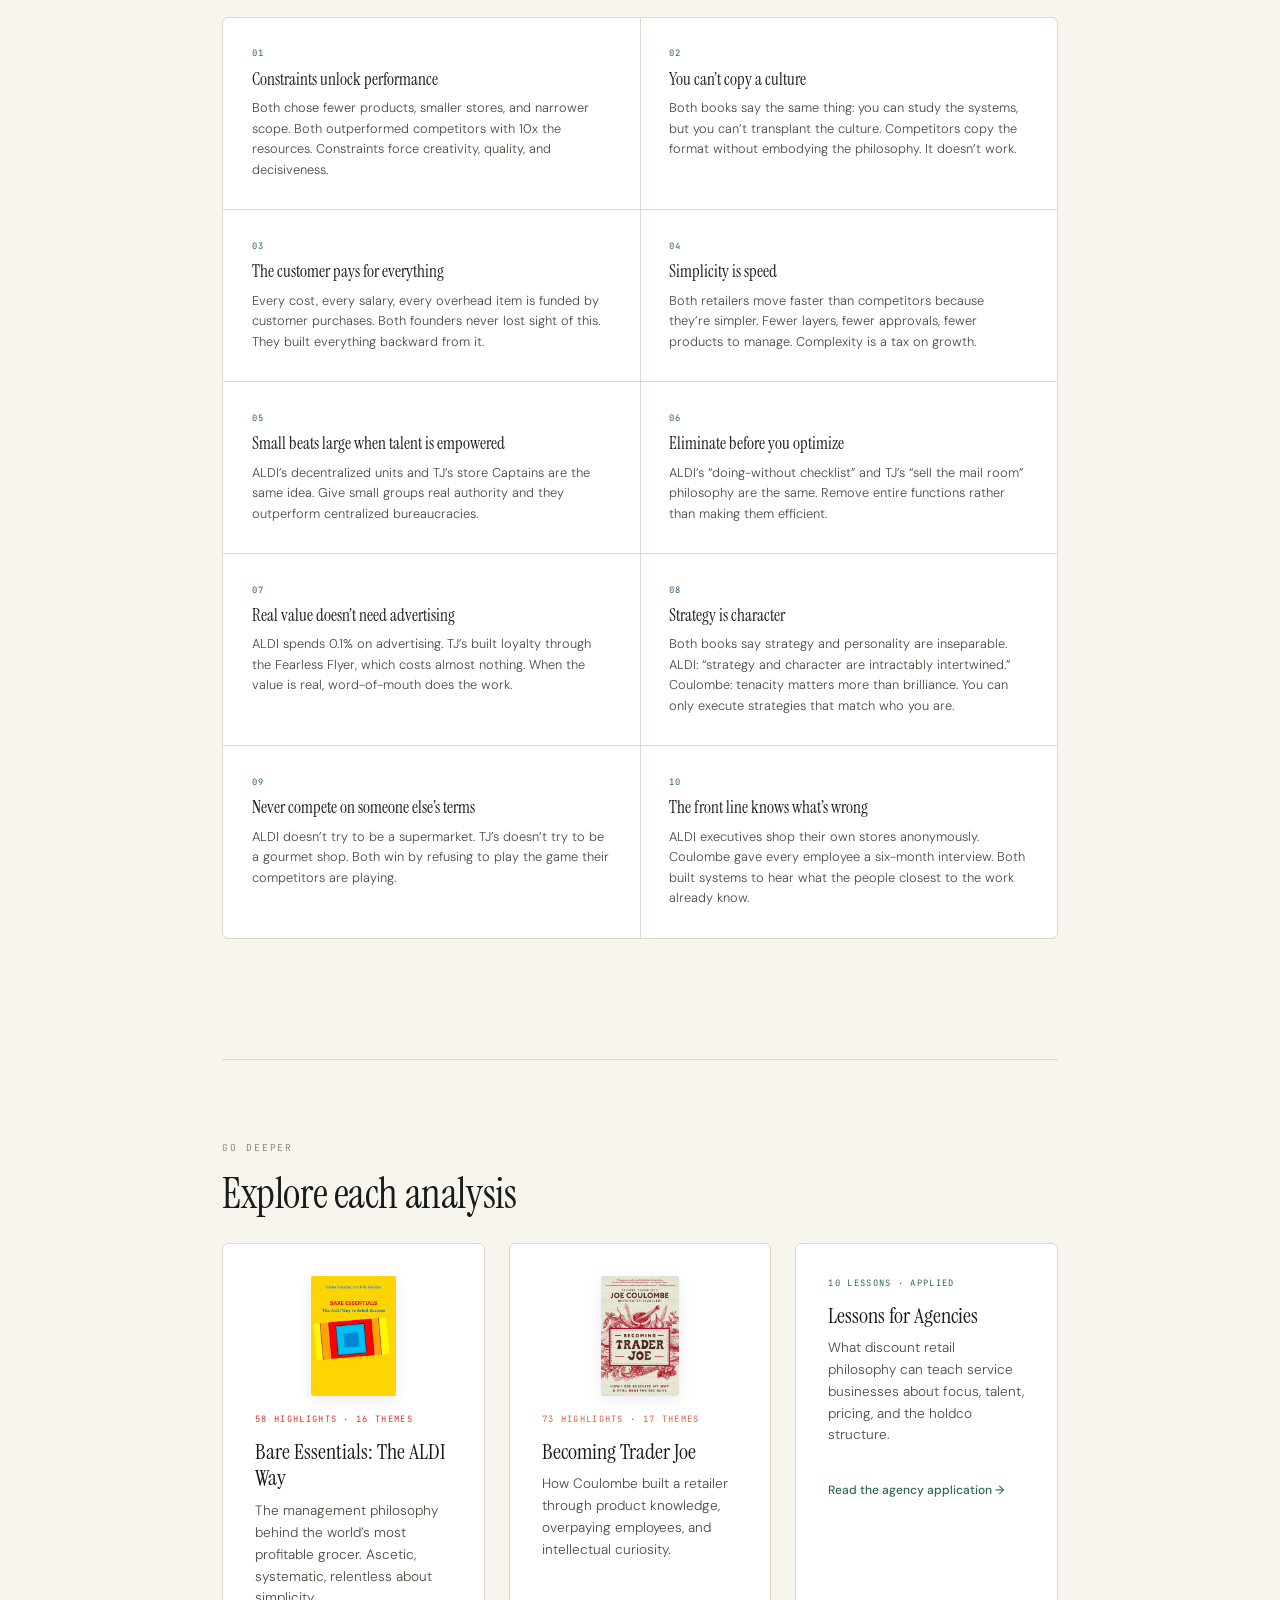
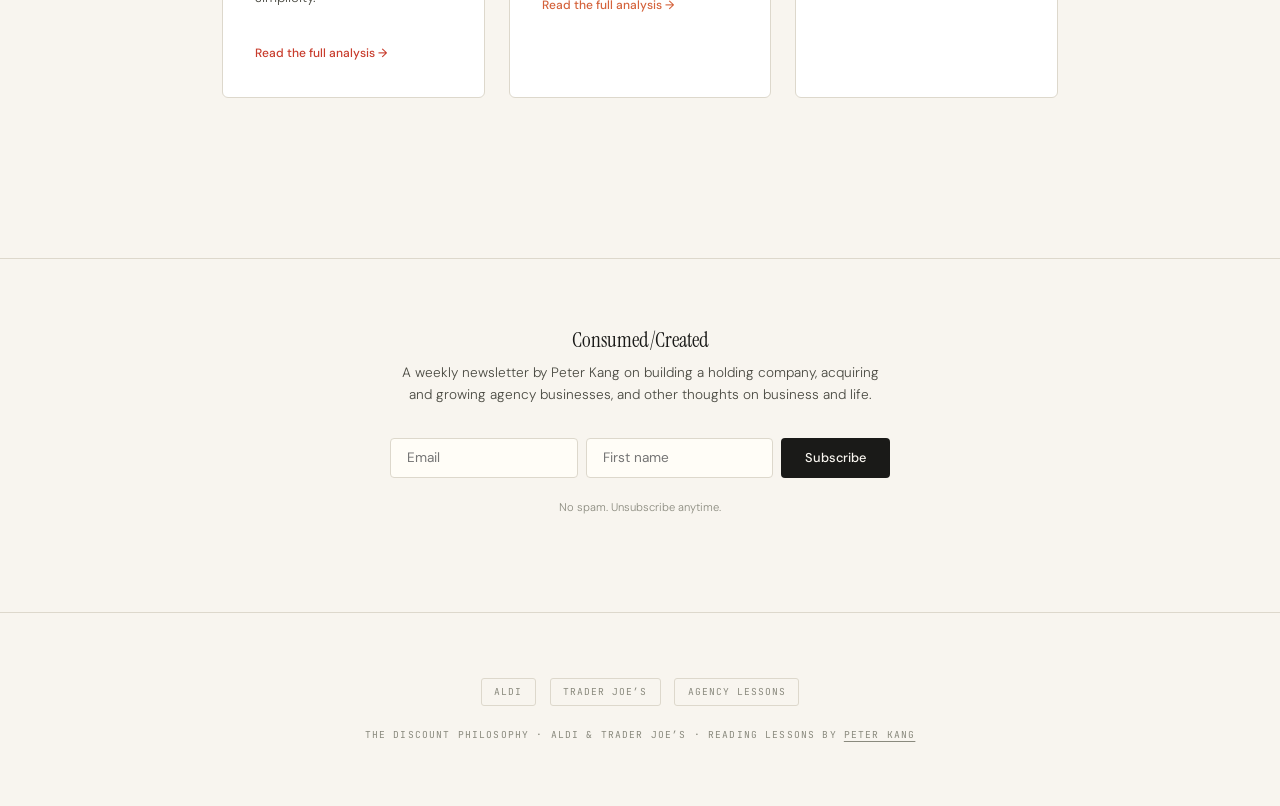
==== commit d0deae8b: "Add The Outsiders microsite + SEO polish across the site - New The Outsiders microsite (overview, hi" ====
--- a/discount-retail/index.html
+++ b/discount-retail/index.html
@@ -3,7 +3,17 @@
 <head>
 <meta charset="UTF-8">
 <meta name="viewport" content="width=device-width, initial-scale=1.0">
+<link rel="icon" href="../favicon.svg" type="image/svg+xml">
 <title>The Discount Philosophy — ALDI & Trader Joe's</title>
+<meta name="description" content="How ALDI and Trader Joe's built retail empires through radical simplicity. Key highlights and lessons from Bare Essentials and Becoming Trader Joe.">
+<meta property="og:title" content="The Discount Philosophy — ALDI & Trader Joe's">
+<meta property="og:description" content="How ALDI and Trader Joe's built retail empires through radical simplicity. Key highlights and lessons from two books on discount retail.">
+<meta property="og:url" content="https://read.peterkang.com/discount-retail/">
+<meta property="og:type" content="website">
+<meta name="twitter:card" content="summary">
+<meta name="twitter:title" content="The Discount Philosophy — ALDI & Trader Joe's">
+<meta name="twitter:description" content="How ALDI and Trader Joe's built retail empires through radical simplicity. Key highlights and lessons from two books on discount retail.">
+<link rel="canonical" href="https://read.peterkang.com/discount-retail/">
 <link rel="preconnect" href="https://fonts.googleapis.com">
 <link rel="preconnect" href="https://fonts.gstatic.com" crossorigin>
 <link href="https://fonts.googleapis.com/css2?family=Instrument+Serif:ital@0;1&family=DM+Sans:ital,opsz,wght@0,9..40,300;0,9..40,400;0,9..40,500;0,9..40,600;1,9..40,300;1,9..40,400&family=JetBrains+Mono:wght@400;500&display=swap" rel="stylesheet">
@@ -526,6 +536,33 @@
   }
 
 </style>
+<script type="application/ld+json">
+[{
+  "@context": "https://schema.org",
+  "@type": "WebPage",
+  "name": "The Discount Philosophy — ALDI & Trader Joe's",
+  "url": "https://read.peterkang.com/discount-retail/",
+  "description": "How ALDI and Trader Joe's built retail empires through radical simplicity. Key highlights and lessons from Bare Essentials and Becoming Trader Joe.",
+  "author": {
+    "@type": "Person",
+    "name": "Peter Kang",
+    "url": "https://peterkang.com"
+  },
+  "isPartOf": {
+    "@type": "WebSite",
+    "name": "Reading Lessons",
+    "url": "https://read.peterkang.com/"
+  }
+},
+{
+  "@context": "https://schema.org",
+  "@type": "BreadcrumbList",
+  "itemListElement": [
+    { "@type": "ListItem", "position": 1, "name": "Reading Lessons", "item": "https://read.peterkang.com/" },
+    { "@type": "ListItem", "position": 2, "name": "The Discount Philosophy" }
+  ]
+}]
+</script>
 </head>
 <body>
 
@@ -580,7 +617,7 @@
 
     <div class="retailer-cards fade-up">
       <a href="bare-essentials-aldi.html" class="retailer-card aldi">
-        <img src="bare-essentials-aldi-way.jpg" alt="Bare Essentials cover" class="retailer-card-cover">
+        <img src="bare-essentials-aldi-way.jpg" alt="Bare Essentials cover" class="retailer-card-cover" loading="lazy">
         <div class="retailer-card-eyebrow">Book 01</div>
         <div class="retailer-card-title">Bare Essentials</div>
         <div class="retailer-card-author">Nils Brandes & Dieter Brandes</div>
@@ -602,7 +639,7 @@
         <div class="retailer-card-cta">Read analysis &rarr;</div>
       </a>
       <a href="becoming-trader-joe.html" class="retailer-card tj">
-        <img src="becoming-trader-joe-cover.jpg" alt="Becoming Trader Joe cover" class="retailer-card-cover">
+        <img src="becoming-trader-joe-cover.jpg" alt="Becoming Trader Joe cover" class="retailer-card-cover" loading="lazy">
         <div class="retailer-card-eyebrow">Book 02</div>
         <div class="retailer-card-title">Becoming Trader Joe</div>
         <div class="retailer-card-author">Joe Coulombe</div>
@@ -886,14 +923,14 @@
 
     <div class="retailer-cards fade-up">
       <a href="bare-essentials-aldi.html" class="retailer-card aldi">
-        <img src="bare-essentials-aldi-way.jpg" alt="Bare Essentials cover" class="retailer-card-cover">
+        <img src="bare-essentials-aldi-way.jpg" alt="Bare Essentials cover" class="retailer-card-cover" loading="lazy">
         <div class="retailer-card-eyebrow">58 Highlights &middot; 16 Themes</div>
         <div class="retailer-card-title">Bare Essentials: The ALDI Way</div>
         <div class="retailer-card-desc">The management philosophy behind the world&rsquo;s most profitable grocer. Ascetic, systematic, relentless about simplicity.</div>
         <div class="retailer-card-cta">Read the full analysis &rarr;</div>
       </a>
       <a href="becoming-trader-joe.html" class="retailer-card tj">
-        <img src="becoming-trader-joe-cover.jpg" alt="Becoming Trader Joe cover" class="retailer-card-cover">
+        <img src="becoming-trader-joe-cover.jpg" alt="Becoming Trader Joe cover" class="retailer-card-cover" loading="lazy">
         <div class="retailer-card-eyebrow">73 Highlights &middot; 17 Themes</div>
         <div class="retailer-card-title">Becoming Trader Joe</div>
         <div class="retailer-card-desc">How Coulombe built a retailer through product knowledge, overpaying employees, and intellectual curiosity.</div>
@@ -914,7 +951,7 @@
   <h3>Consumed/Created</h3>
   <p class="newsletter-desc">A weekly newsletter by Peter Kang on building a holding company, acquiring and growing agency businesses, and other thoughts on business and life.</p>
   <script src="https://f.convertkit.com/ckjs/ck.5.js" async></script>
-  <form action="https://app.kit.com/forms/8910363/subscriptions" class="seva-form formkit-form newsletter-form" method="post" data-sv-form="8910363" data-uid="7b5e7d2e5a" data-format="inline" data-version="5">
+  <form action="https://app.kit.com/forms/9327259/subscriptions" class="seva-form formkit-form newsletter-form" method="post" data-sv-form="9327259" data-uid="7b5e7d2e5a" data-format="inline" data-version="5">
     <ul class="formkit-alert formkit-alert-error" data-element="errors" data-group="alert"></ul>
     <div data-element="fields" class="newsletter-fields">
       <input class="formkit-input" name="email_address" aria-label="Email" placeholder="Email" required type="email">
